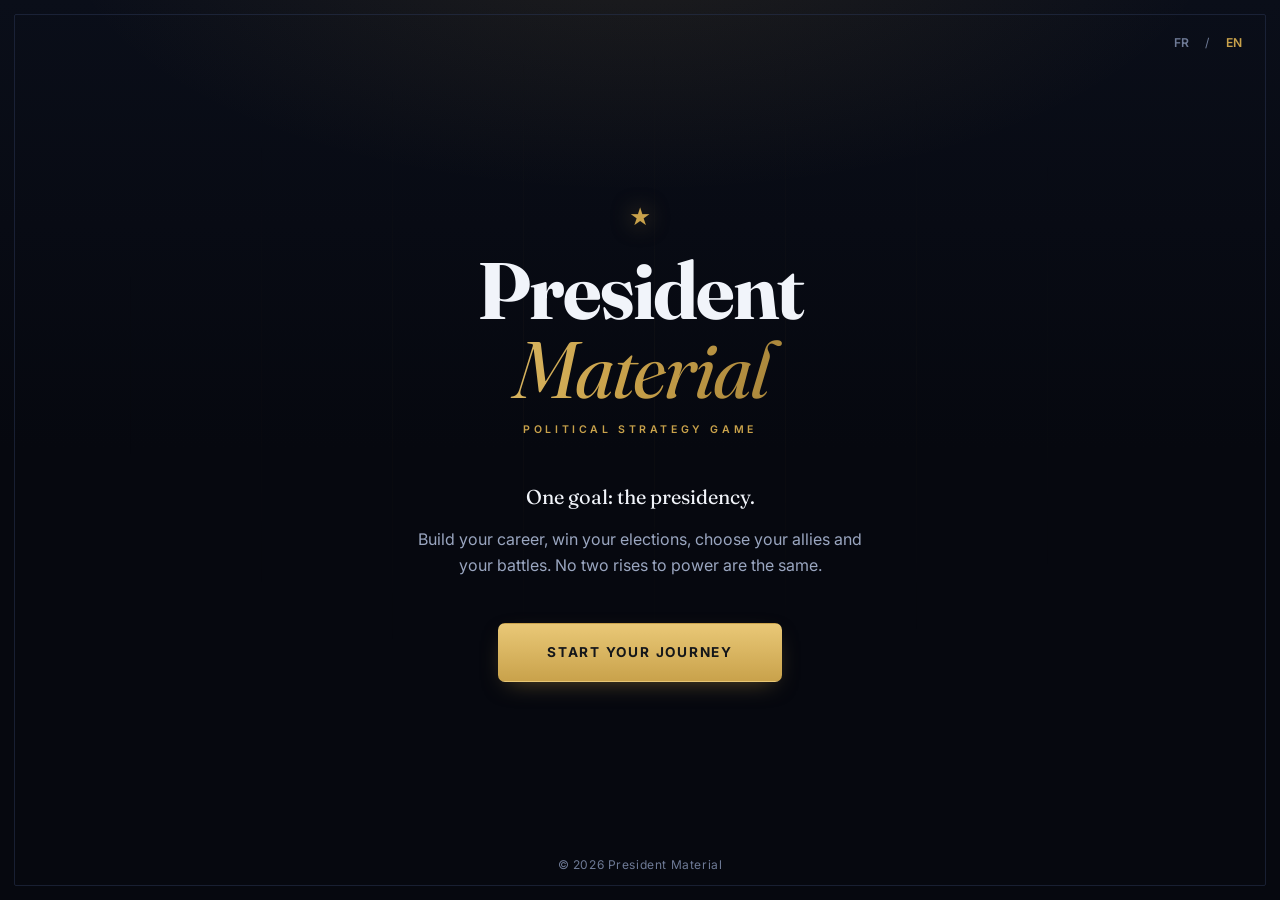
==== index.html @ 8aa8aabe "Rapport de force décisif, alliances et nouvelles fonctions Le poids du parti commande desormais la p" ====
<!DOCTYPE html>
<html lang="fr">
<head>
  <meta charset="UTF-8">
  <meta name="viewport" content="width=device-width, initial-scale=1.0">
  <title>President Material</title>
  <meta name="description" content="President Material est un jeu de stratégie politique qui se joue dans le navigateur.">
  <link rel="icon" href="data:image/svg+xml,%3Csvg xmlns='http://www.w3.org/2000/svg' viewBox='0 0 100 100'%3E%3Ctext x='50' y='78' font-size='80' text-anchor='middle' fill='%23c9a24b'%3E%E2%98%85%3C/text%3E%3C/svg%3E">
  <link rel="stylesheet" href="css/style.css">
</head>
<body class="page-landing" data-page-title="page_title_home">

  <nav class="lang-switch lang-switch-floating" aria-label="Language switch">
    <button type="button" class="lang-btn is-active" data-lang="fr">FR</button>
    <span class="lang-sep" aria-hidden="true">/</span>
    <button type="button" class="lang-btn" data-lang="en">EN</button>
  </nav>

  <main class="landing">
    <div class="landing-inner">

      <h1 class="brand">
        <span class="brand-star" aria-hidden="true">★</span>
        <span class="brand-name">President <em>Material</em></span>
      </h1>

      <p class="brand-sub" data-i18n="brand_sub">Jeu de stratégie politique</p>

      <div class="landing-desc">
        <p data-i18n="desc_1">
          Un objectif : la présidence de la République.
        </p>
        <p data-i18n="desc_2">
          Construisez votre carrière, gagnez vos élections, choisissez vos
          alliés et vos combats. Aucune ascension ne se ressemble.
        </p>
      </div>

      <a href="create.html" class="btn btn-primary btn-xl" data-i18n="cta_start">
        Commencez votre ascension
      </a>

    </div>
  </main>

  <footer class="landing-footer">
    <p data-i18n="footer_text">© 2026 President Material</p>
  </footer>

  <script src="js/script.js"></script>
</body>
</html>
---- css/style.css ----
/* ==========================================================================
   President Material
   Direction artistique : nuit institutionnelle et or, typographie éditoriale
   (Fraunces pour l'apparat, Inter pour l'exécution). Peu de cadres, beaucoup
   d'air : les sections sont posées sur la page, pas rangées dans des boîtes.
   ========================================================================== */

@import url("https://fonts.googleapis.com/css2?family=Fraunces:ital,opsz,wght@0,9..144,400;0,9..144,600;0,9..144,700;1,9..144,400&family=Inter:wght@400;500;600;700&display=swap");

:root {
  /* Fonds, du plus profond au plus proche */
  --bg: #06080f;
  --surface: #0b101d;
  --raised: #121a2c;

  /* Traits */
  --line: #1b2336;
  --line-2: #293450;

  /* Encres */
  --ink: #f1f4fa;
  --muted: #9aa6c0;
  --faint: #6e7a96;

  /* Accents */
  --gold: #c9a24b;
  --gold-2: #e9c877;
  --gold-dim: rgba(201, 162, 75, 0.35);
  --gold-ghost: rgba(201, 162, 75, 0.08);
  --blue: #6d8fd4;
  --green: #6ec08a;
  --amber: #cf9455;
  --red: #d16a72;

  /* Typographies */
  --font-display: "Fraunces", Georgia, "Times New Roman", serif;
  --font-body: "Inter", -apple-system, BlinkMacSystemFont, "Segoe UI", Roboto, sans-serif;

  --max-width: 1140px;
  --transition: 0.18s cubic-bezier(0.4, 0, 0.2, 1);
}

* { box-sizing: border-box; }

html { -webkit-text-size-adjust: 100%; }

body {
  margin: 0;
  min-height: 100dvh;
  background-color: var(--bg);
  color: var(--ink);
  font-family: var(--font-body);
  font-size: 16px;
  line-height: 1.6;
  -webkit-font-smoothing: antialiased;
  background-image:
    radial-gradient(ellipse 65% 42% at 50% -8%, rgba(201, 162, 75, 0.11), transparent 70%),
    linear-gradient(180deg, #0a0e19 0%, var(--bg) 50%);
  background-repeat: no-repeat;
  background-attachment: fixed;
}

.container {
  width: 100%;
  max-width: var(--max-width);
  margin: 0 auto;
  padding: 0 1.5rem;
}

::selection { background: var(--gold-dim); }

/* Focus clavier : un anneau doré, jamais supprimé. */
:focus-visible {
  outline: 2px solid var(--gold);
  outline-offset: 2px;
  border-radius: 4px;
}

/* ==========================================================================
   Boutons
   ========================================================================== */

.btn {
  display: inline-flex;
  align-items: center;
  justify-content: center;
  min-height: 48px;
  padding: 0.85rem 2rem;
  border: 1px solid transparent;
  border-radius: 7px;
  font-family: var(--font-body);
  font-size: 0.8rem;
  font-weight: 700;
  letter-spacing: 0.13em;
  text-transform: uppercase;
  text-decoration: none;
  cursor: pointer;
  transition: transform var(--transition), box-shadow var(--transition),
              filter var(--transition), border-color var(--transition);
}

.btn-primary {
  background: linear-gradient(180deg, var(--gold-2), var(--gold));
  color: #14161a;
  box-shadow: 0 8px 24px -10px rgba(201, 162, 75, 0.5);
}

.btn-primary:hover {
  transform: translateY(-1px);
  filter: brightness(1.06);
  box-shadow: 0 12px 30px -10px rgba(201, 162, 75, 0.65);
}

.btn-primary:active { transform: translateY(0); }

.btn-xl { padding: 1.1rem 3rem; font-size: 0.85rem; }

.btn-block { width: 100%; }

/* Bouton discret */
.ghost-btn {
  display: inline-flex;
  align-items: center;
  justify-content: center;
  gap: 0.5rem;
  min-height: 44px;
  width: 100%;
  padding: 0.5rem 1rem;
  background: none;
  border: 1px solid var(--line);
  border-radius: 7px;
  color: var(--muted);
  font: inherit;
  font-size: 0.8rem;
  font-weight: 500;
  cursor: pointer;
  transition: color var(--transition), border-color var(--transition);
}

.ghost-btn:hover { color: var(--gold); border-color: var(--gold-dim); }

/* ==========================================================================
   Switch de langue
   ========================================================================== */

.lang-switch {
  display: flex;
  align-items: center;
  gap: 0.1rem;
  font-size: 0.76rem;
  letter-spacing: 0.08em;
  justify-self: end;
}

.lang-switch-floating {
  position: absolute;
  top: 1.3rem;
  right: 1.5rem;
  z-index: 20;
}

.lang-sep { color: var(--faint); }

.lang-btn {
  min-width: 44px;
  min-height: 44px;
  background: none;
  border: none;
  color: var(--faint);
  cursor: pointer;
  font: inherit;
  font-weight: 600;
  border-radius: 6px;
  transition: color var(--transition);
}

.lang-btn:hover { color: var(--ink); }
.lang-btn.is-active { color: var(--gold); }

/* ==========================================================================
   Page d'accueil
   ========================================================================== */

.page-landing {
  display: flex;
  flex-direction: column;
  position: relative;
}

/* Cadre filet, comme une couverture de dossier officiel */
.page-landing::after {
  content: "";
  position: fixed;
  inset: 14px;
  border: 1px solid rgba(41, 52, 80, 0.55);
  border-radius: 2px;
  pointer-events: none;
  z-index: 10;
}

.landing {
  flex: 1;
  display: flex;
  align-items: center;
  justify-content: center;
  padding: clamp(4rem, 12vh, 7rem) 1.5rem clamp(2rem, 6vh, 3rem);
  position: relative;
  overflow: hidden;
}

/* Colonnes en filigrane */
.landing::before {
  content: "";
  position: absolute;
  inset: 0;
  background-image: repeating-linear-gradient(
    90deg,
    transparent 0 130px,
    rgba(201, 162, 75, 0.045) 130px 131px
  );
  mask-image: radial-gradient(ellipse 58% 52% at 50% 44%, #000, transparent 75%);
  -webkit-mask-image: radial-gradient(ellipse 58% 52% at 50% 44%, #000, transparent 75%);
  pointer-events: none;
}

.landing-inner {
  position: relative;
  text-align: center;
  max-width: 620px;
}

.brand { margin: 0 0 0.9rem; font-weight: 400; }

.brand-star {
  display: block;
  color: var(--gold);
  font-size: 1.35rem;
  line-height: 1;
  margin-bottom: 1.4rem;
  text-shadow: 0 0 22px rgba(201, 162, 75, 0.5);
}

.brand-name {
  display: block;
  font-family: var(--font-display);
  font-weight: 700;
  font-size: clamp(2.7rem, 8.5vw, 5rem);
  line-height: 0.98;
  letter-spacing: -0.025em;
}

.brand-name em {
  display: block;
  font-style: italic;
  font-weight: 400;
  background: linear-gradient(100deg, var(--gold-2), var(--gold) 45%, #977631);
  -webkit-background-clip: text;
  background-clip: text;
  color: transparent;
}

.brand-sub {
  font-size: 0.66rem;
  font-weight: 600;
  letter-spacing: 0.34em;
  text-transform: uppercase;
  color: var(--gold);
  margin: 0 0 2.6rem;
}

.landing-desc { margin-bottom: 2.8rem; }

.landing-desc p {
  color: var(--muted);
  font-size: 1rem;
  max-width: 480px;
  margin: 0 auto 0.9rem;
}

.landing-desc p:first-child {
  font-family: var(--font-display);
  font-size: 1.25rem;
  color: var(--ink);
}

.landing-desc p:last-child { margin-bottom: 0; }

.landing-footer {
  position: relative;
  text-align: center;
  padding: 1.6rem;
  color: var(--faint);
  font-size: 0.75rem;
  letter-spacing: 0.05em;
}

.landing-footer p { margin: 0; }

/* ==========================================================================
   Header des pages du flux
   ========================================================================== */

.site-header {
  position: sticky;
  top: 0;
  z-index: 50;
  border-bottom: 1px solid var(--line);
  background: rgba(6, 8, 15, 0.8);
  backdrop-filter: blur(14px);
  -webkit-backdrop-filter: blur(14px);
}

.header-inner {
  display: grid;
  grid-template-columns: 1fr auto 1fr;
  align-items: center;
  min-height: 60px;
  gap: 1rem;
}

.logo {
  display: inline-flex;
  align-items: center;
  gap: 0.55rem;
  text-decoration: none;
  color: var(--ink);
  justify-self: start;
}

.logo-star { color: var(--gold); font-size: 0.9rem; line-height: 1; }

.logo-text {
  font-family: var(--font-display);
  font-weight: 600;
  font-size: 1rem;
  white-space: nowrap;
}

/* Fil des étapes, au centre du header */
.steps {
  display: flex;
  gap: 1.6rem;
  list-style: none;
  margin: 0;
  padding: 0;
}

.step {
  display: inline-flex;
  align-items: center;
  gap: 0.5rem;
  font-size: 0.68rem;
  font-weight: 600;
  letter-spacing: 0.14em;
  text-transform: uppercase;
  color: var(--faint);
}

.step-num {
  display: inline-flex;
  align-items: center;
  justify-content: center;
  width: 1.55rem;
  height: 1.55rem;
  border: 1px solid var(--line-2);
  border-radius: 50%;
  font-size: 0.66rem;
  font-variant-numeric: tabular-nums;
}

.step.is-current { color: var(--gold); }

.step.is-current .step-num {
  border-color: var(--gold);
  background: var(--gold);
  color: #14161a;
  font-weight: 700;
}

.step.is-done { color: var(--muted); }
.step.is-done .step-num { border-color: var(--gold-dim); color: var(--gold); }

/* ==========================================================================
   Tête de page et mise en page à deux colonnes
   ========================================================================== */

.page-main { padding: clamp(2.2rem, 5vw, 3.6rem) 0 clamp(3rem, 7vw, 5rem); }

.page-head {
  text-align: center;
  max-width: 640px;
  margin: 0 auto clamp(2.4rem, 5vw, 3.6rem);
}

.eyebrow {
  font-size: 0.68rem;
  font-weight: 600;
  letter-spacing: 0.22em;
  text-transform: uppercase;
  color: var(--gold);
  margin: 0 0 0.8rem;
}

.page-title {
  font-family: var(--font-display);
  font-weight: 600;
  font-size: clamp(1.9rem, 5vw, 2.7rem);
  line-height: 1.12;
  letter-spacing: -0.02em;
  margin: 0 0 0.9rem;
}

.page-sub {
  color: var(--muted);
  font-size: 0.95rem;
  margin: 0;
}

.page-layout {
  display: grid;
  grid-template-columns: minmax(0, 1fr) 330px;
  gap: clamp(2rem, 4vw, 3.2rem);
  align-items: start;
}

.form-col { margin: 0; }

/* ==========================================================================
   Sections du formulaire — pas de boîtes, des chapitres
   ========================================================================== */

.form-section { margin-bottom: clamp(2.4rem, 5vw, 3.2rem); }

.section-head {
  display: flex;
  align-items: baseline;
  gap: 0.9rem;
  margin-bottom: 1.3rem;
}

/* Numéro fantôme, en creux */
.section-index {
  font-family: var(--font-display);
  font-weight: 600;
  font-size: 2.1rem;
  line-height: 1;
  color: transparent;
  -webkit-text-stroke: 1px var(--line-2);
  user-select: none;
}

@supports not (-webkit-text-stroke: 1px black) {
  .section-index { color: var(--line-2); }
}

.section-title {
  font-size: 0.78rem;
  font-weight: 700;
  letter-spacing: 0.2em;
  text-transform: uppercase;
  color: var(--ink);
  margin: 0;
}

.section-head::after {
  content: "";
  flex: 1;
  height: 1px;
  background: linear-gradient(90deg, var(--line), transparent);
}

.micro-label {
  display: block;
  font-size: 0.66rem;
  font-weight: 600;
  letter-spacing: 0.16em;
  text-transform: uppercase;
  color: var(--faint);
  margin: 0 0 0.55rem;
}

/* ---------- Identité ---------- */

.identity-grid {
  display: grid;
  grid-template-columns: minmax(0, 1.25fr) minmax(0, 1fr);
  gap: 1.6rem;
  align-items: start;
}

.input-row { display: flex; gap: 0.5rem; }

.input-row .text-input { flex: 1; min-width: 0; }

.text-input {
  width: 100%;
  min-height: 48px;
  padding: 0.7rem 1rem;
  background: var(--surface);
  border: 1px solid var(--line);
  border-radius: 7px;
  color: var(--ink);
  font: inherit;
  font-size: 0.95rem;
  transition: border-color var(--transition), box-shadow var(--transition);
}

.text-input::placeholder { color: var(--faint); }

.text-input:focus {
  outline: none;
  border-color: var(--gold-dim);
  box-shadow: 0 0 0 3px var(--gold-ghost);
}

.icon-btn {
  flex: none;
  width: 48px;
  min-height: 48px;
  display: inline-flex;
  align-items: center;
  justify-content: center;
  background: var(--surface);
  border: 1px solid var(--line);
  border-radius: 7px;
  color: var(--muted);
  cursor: pointer;
  transition: border-color var(--transition), color var(--transition);
}

.icon-btn:hover { border-color: var(--gold-dim); color: var(--gold); }

.icon-btn.is-rolling svg { animation: roll 0.45s cubic-bezier(0.4, 0, 0.2, 1); }

@keyframes roll {
  from { transform: rotate(0deg) scale(1); }
  50%  { transform: rotate(180deg) scale(0.82); }
  to   { transform: rotate(360deg) scale(1); }
}

/* Pastilles (sexe) */
.choice-row { display: flex; flex-wrap: wrap; gap: 0.5rem; }

.choice-pill input { position: absolute; opacity: 0; pointer-events: none; }

.choice-pill span {
  display: inline-flex;
  align-items: center;
  min-height: 44px;
  padding: 0.5rem 1.2rem;
  border: 1px solid var(--line);
  border-radius: 999px;
  background: var(--surface);
  font: inherit;
  font-size: 0.88rem;
  font-weight: 500;
  color: var(--muted);
  cursor: pointer;
  transition: border-color var(--transition), color var(--transition),
              background-color var(--transition);
}

.choice-pill span:hover { border-color: var(--gold-dim); color: var(--ink); }

.choice-pill input:checked + span {
  border-color: var(--gold);
  background: var(--gold-ghost);
  color: var(--gold-2);
}

.choice-pill input:focus-visible + span {
  outline: 2px solid var(--gold);
  outline-offset: 2px;
}

/* ---------- Tuiles de choix ---------- */

.tile-grid {
  display: grid;
  grid-template-columns: repeat(auto-fill, minmax(158px, 1fr));
  gap: 0.6rem;
}

.tile { position: relative; }

.tile input { position: absolute; opacity: 0; pointer-events: none; }

.tile-face {
  display: flex;
  align-items: center;
  justify-content: center;
  text-align: center;
  min-height: 54px;
  padding: 0.65rem 0.9rem;
  border: 1px solid var(--line);
  border-radius: 8px;
  background: var(--surface);
  color: var(--muted);
  font-size: 0.88rem;
  font-weight: 500;
  line-height: 1.3;
  cursor: pointer;
  user-select: none;
  transition: border-color var(--transition), color var(--transition),
              background-color var(--transition), transform var(--transition);
}

.tile-face:hover {
  border-color: var(--line-2);
  color: var(--ink);
  transform: translateY(-1px);
}

.tile input:checked + .tile-face {
  border-color: var(--gold);
  background: var(--gold-ghost);
  color: var(--gold-2);
  font-weight: 600;
}

.tile input:focus-visible + .tile-face {
  outline: 2px solid var(--gold);
  outline-offset: 2px;
}

/* Panneau de description : une seule zone de texte par section */
.pick-desc {
  min-height: 2.9em;
  margin: 1rem 2px 0;
  padding-left: 0.95rem;
  border-left: 2px solid var(--gold-dim);
  color: var(--muted);
  font-size: 0.9rem;
  line-height: 1.6;
}

/* ==========================================================================
   Partis
   ========================================================================== */

.party-grid {
  display: grid;
  grid-template-columns: repeat(auto-fill, minmax(252px, 1fr));
  gap: 0.6rem;
}

.party-row { position: relative; }

.party-row input { position: absolute; opacity: 0; pointer-events: none; }

.party-face {
  display: block;
  padding: 0.8rem 0.95rem 0.9rem;
  border: 1px solid var(--line);
  border-radius: 9px;
  background: var(--surface);
  cursor: pointer;
  transition: border-color var(--transition), background-color var(--transition),
              transform var(--transition);
}

.party-face:hover { border-color: var(--line-2); transform: translateY(-1px); }

.party-row input:checked + .party-face {
  border-color: var(--gold);
  background: var(--gold-ghost);
  box-shadow: inset 3px 0 0 var(--gold);
}

.party-row input:focus-visible + .party-face {
  outline: 2px solid var(--gold);
  outline-offset: 2px;
}

.party-top {
  display: flex;
  align-items: center;
  justify-content: space-between;
  gap: 0.6rem;
  margin-bottom: 0.7rem;
}

.party-name {
  font-size: 0.9rem;
  font-weight: 600;
  color: var(--ink);
  line-height: 1.25;
}

.party-row input:checked + .party-face .party-name { color: var(--gold-2); }

.party-badges {
  display: inline-flex;
  align-items: center;
  gap: 0.55rem;
  flex: none;
}

/* Pastille de compatibilité (dépend du personnage) */
.fit-badge {
  font-size: 0.58rem;
  font-weight: 700;
  letter-spacing: 0.07em;
  text-transform: uppercase;
  padding: 0.28rem 0.55rem;
  border-radius: 999px;
  border: 1px solid currentColor;
  white-space: nowrap;
}

.fit-natural  { color: var(--green); }
.fit-credible { color: var(--gold); }
.fit-uphill   { color: var(--amber); }
.fit-hostile  { color: var(--red); }

/* Points de difficulté (propriété du parti) */
.diff-dots { display: inline-flex; gap: 3px; align-items: center; }

.diff-dot {
  width: 5px;
  height: 5px;
  border-radius: 50%;
  background: var(--line-2);
}

.diff-dot.on { background: currentColor; }

.diff-1 { color: var(--green); }
.diff-2 { color: #9db96f; }
.diff-3 { color: var(--gold); }
.diff-4 { color: var(--amber); }
.diff-5 { color: var(--red); }

/* Positionnement : une étiquette par position tenue. Un axe sans position
   n'apparaît pas, et c'est l'absence qui porte l'information. Les jauges
   précises restent dans la fiche de droite. */
.party-tags {
  display: flex;
  flex-wrap: wrap;
  gap: 0.35rem;
  padding-top: 0.8rem;
  border-top: 1px solid var(--line);
}

.tag {
  display: inline-flex;
  align-items: center;
  gap: 0.34rem;
  padding: 0.26rem 0.6rem 0.26rem 0.45rem;
  border: 1px solid var(--line);
  border-radius: 999px;
  background: rgba(255, 255, 255, 0.025);
  font-size: 0.62rem;
  font-weight: 600;
  letter-spacing: 0.03em;
  color: var(--muted);
  white-space: nowrap;
}

.tag svg { flex: none; opacity: 0.8; }

.party-row input:checked + .party-face .tag {
  border-color: var(--gold-dim);
  background: var(--gold-ghost);
  color: var(--gold-2);
}

.party-row input:checked + .party-face .tag svg { opacity: 1; }

/* Difficulté, sur sa propre ligne */
.party-diff {
  display: flex;
  align-items: center;
  gap: 0.45rem;
  margin-bottom: 0.75rem;
}

.party-diff-label {
  font-size: 0.6rem;
  font-weight: 600;
  letter-spacing: 0.1em;
  text-transform: uppercase;
  color: var(--faint);
}

.axis-track {
  position: relative;
  display: block;
  height: 3px;
  border-radius: 2px;
  background: linear-gradient(90deg, rgba(109, 143, 212, 0.4), var(--line-2), rgba(201, 162, 75, 0.4));
}

.axis-track::before {
  content: "";
  position: absolute;
  left: 50%;
  top: -2px;
  bottom: -2px;
  width: 1px;
  background: var(--line-2);
}

.axis-dot {
  position: absolute;
  top: 50%;
  width: 7px;
  height: 7px;
  margin-left: -3.5px;
  border-radius: 50%;
  background: var(--ink);
  transform: translateY(-50%);
  box-shadow: 0 0 0 2px var(--bg);
}

.back-link {
  margin: 0.6rem 0 0;
  font-size: 0.84rem;
}

.back-link a {
  color: var(--faint);
  text-decoration: none;
  border-bottom: 1px solid transparent;
  transition: color var(--transition), border-color var(--transition);
}

.back-link a:hover { color: var(--gold); border-bottom-color: var(--gold-dim); }

/* ==========================================================================
   Fiche du candidat
   ========================================================================== */

.sheet { position: sticky; top: 84px; }

.sheet-inner {
  position: relative;
  border: 1px solid var(--line-2);
  border-radius: 14px;
  background: linear-gradient(180deg, #151d31, #0c1220);
  overflow: hidden;
}

/* Filet doré en tête de fiche */
.sheet-inner::before {
  content: "";
  position: absolute;
  top: 0;
  left: 0;
  right: 0;
  height: 2px;
  background: linear-gradient(90deg, transparent, var(--gold), transparent);
  opacity: 0.6;
}

.sheet-head {
  text-align: center;
  padding: 1.7rem 1.4rem 1.3rem;
  border-bottom: 1px solid var(--line);
  background: radial-gradient(ellipse 85% 70% at 50% 0%, rgba(201, 162, 75, 0.1), transparent 70%);
}

.sheet-star {
  display: block;
  color: var(--gold);
  font-size: 1.05rem;
  line-height: 1;
  margin-bottom: 0.7rem;
  text-shadow: 0 0 16px rgba(201, 162, 75, 0.45);
}

.sheet-label {
  font-size: 0.62rem;
  font-weight: 600;
  letter-spacing: 0.22em;
  text-transform: uppercase;
  color: var(--faint);
  margin: 0 0 0.4rem;
}

.sheet-name {
  font-family: var(--font-display);
  font-size: 1.35rem;
  font-weight: 600;
  margin: 0 0 0.3rem;
  line-height: 1.2;
  word-break: break-word;
}

.sheet-meta {
  font-size: 0.76rem;
  color: var(--muted);
  margin: 0;
  line-height: 1.5;
}

.sheet-stats { padding: 1.3rem 1.4rem; }

.sheet-group-title {
  font-size: 0.62rem;
  font-weight: 700;
  letter-spacing: 0.2em;
  text-transform: uppercase;
  color: var(--gold);
  margin: 0 0 0.8rem;
}

.sheet-group-title-ext { color: var(--blue); margin-top: 1.4rem; }
.sheet-group-title-party { color: var(--muted); }

.stat-rows { display: grid; gap: 0.6rem; }

.stat-row {
  display: grid;
  grid-template-columns: 5.4rem 1fr 1.5rem;
  align-items: center;
  gap: 0.7rem;
}

.stat-row-name { font-size: 0.78rem; color: var(--muted); }

.stat-bar {
  height: 5px;
  border-radius: 3px;
  background: var(--bg);
  border: 1px solid var(--line);
  overflow: hidden;
}

.stat-bar-fill {
  display: block;
  height: 100%;
  width: 0%;
  border-radius: 3px;
  background: linear-gradient(90deg, var(--gold-dim), var(--gold));
  transition: width 0.45s cubic-bezier(0.4, 0, 0.2, 1);
}

[data-stat-scope="external"] .stat-bar-fill {
  background: linear-gradient(90deg, rgba(109, 143, 212, 0.45), var(--blue));
}

.stat-row-value {
  font-size: 0.8rem;
  font-weight: 600;
  font-variant-numeric: tabular-nums;
  text-align: right;
}

/* Fortune : un solde, pas une jauge */
.sheet-money {
  display: flex;
  flex-wrap: wrap;
  align-items: baseline;
  justify-content: space-between;
  gap: 0.2rem 1rem;
  margin-top: 1.4rem;
  padding-top: 1.1rem;
  border-top: 1px solid var(--line);
}

.sheet-money-label {
  font-size: 0.62rem;
  font-weight: 700;
  letter-spacing: 0.2em;
  text-transform: uppercase;
  color: var(--gold);
}

.sheet-money-value {
  font-family: var(--font-display);
  font-size: 1.25rem;
  font-weight: 600;
  line-height: 1.1;
  color: var(--gold-2);
  font-variant-numeric: tabular-nums;
  white-space: nowrap;
}

/* Parti sélectionné dans la fiche */
.sheet-party {
  margin-top: 1.4rem;
  padding-top: 1.1rem;
  border-top: 1px solid var(--line);
}

.sheet-party-name {
  font-family: var(--font-display);
  font-size: 1rem;
  font-weight: 600;
  margin: 0 0 0.9rem;
}

.sheet-axes { display: grid; gap: 0.75rem; }

.sheet-axis-labels {
  display: flex;
  justify-content: space-between;
  gap: 0.5rem;
  font-size: 0.58rem;
  letter-spacing: 0.05em;
  text-transform: uppercase;
  color: var(--faint);
  margin-bottom: 0.3rem;
}

.sheet-diff {
  display: flex;
  align-items: center;
  justify-content: center;
  gap: 0.5rem;
  margin: 1rem 0 0;
  font-size: 0.66rem;
  font-weight: 700;
  letter-spacing: 0.1em;
  text-transform: uppercase;
  padding: 0.5rem;
  border: 1px solid var(--line-2);
  border-radius: 7px;
  color: var(--muted);
}

.sheet-diff .diff-dots { position: relative; top: -1px; }

.sheet-fit {
  margin: 0.5rem 0 0;
  font-size: 0.66rem;
  font-weight: 700;
  letter-spacing: 0.1em;
  text-transform: uppercase;
  text-align: center;
  padding: 0.5rem;
  border: 1px solid currentColor;
  border-radius: 7px;
}

.sheet-actions { padding: 0 1.4rem 1.4rem; }

/* ==========================================================================
   Responsive
   ========================================================================== */

@media (max-width: 960px) {
  .page-layout { grid-template-columns: 1fr; }
  .sheet { position: static; }
  .identity-grid { grid-template-columns: 1fr; gap: 1.2rem; }
}

@media (max-width: 620px) {
  .step-label { display: none; }
  .steps { gap: 0.8rem; }

  .tile-grid { grid-template-columns: repeat(2, minmax(0, 1fr)); }

  .party-grid { grid-template-columns: 1fr; }

  .pick-desc { min-height: 4.4em; }

  .btn-xl { width: 100%; }

  .page-landing::after { inset: 8px; }
}


/* ==========================================================================
   Page de jeu (game.html)
   ========================================================================== */

/* La fiche passe à gauche, la carte d'événement à droite. Dans le DOM la
   fiche vient en premier ; sur mobile la carte remonte au-dessus. */
.game-layout { grid-template-columns: 340px minmax(0, 1fr); }

.game-sheet { order: 0; }
.game-col { order: 1; }

.sheet-position { color: var(--gold-2); font-weight: 600; }

/* Le monde autour : échéance, Élysée, rivaux */
.sheet-world {
  margin-top: 1.4rem;
  padding-top: 1.1rem;
  border-top: 1px solid var(--line);
}

.world-row {
  display: flex;
  align-items: baseline;
  justify-content: space-between;
  gap: 0.8rem;
  margin: 0 0 0.55rem;
}

.world-label {
  font-size: 0.62rem;
  font-weight: 700;
  letter-spacing: 0.14em;
  text-transform: uppercase;
  color: var(--faint);
  white-space: nowrap;
}

.world-value {
  font-size: 0.78rem;
  color: var(--ink);
  text-align: right;
}

/* ---------- Le panneau à onglets sous la carte ---------- */

.side-panel {
  margin-top: 1.4rem;
  border: 1px solid var(--line);
  border-radius: 12px;
  background: var(--surface);
  overflow: hidden;
}

.panel-title {
  margin: 0;
  padding: 0.75rem 1.1rem;
  border-bottom: 1px solid var(--line);
  font-size: 0.63rem;
  font-weight: 700;
  letter-spacing: 0.18em;
  text-transform: uppercase;
  color: var(--gold-2);
}

/* Le journal compte moins : il ferme la colonne, en gris. */
.side-panel-quiet .panel-title { color: var(--faint); }

.panel-pane { padding: 1rem 1.1rem; }


/* ---------- Budget, en bas de la fiche ---------- */

.sheet-budget { margin-top: 1.4rem; }

/* La colonne est étroite : tout y est plus resserré qu'ailleurs. */
.sheet-budget .budget-line { font-size: 0.7rem; }
.sheet-budget .budget-title { font-size: 0.56rem; letter-spacing: 0.16em; }
.sheet-budget .budget-total { font-size: 0.78rem; }
.sheet-budget .budget-next { font-size: 0.58rem; line-height: 1.4; }
.sheet-budget .budget-level-name { font-size: 0.66rem; }

.budget-title {
  font-size: 0.6rem;
  font-weight: 700;
  letter-spacing: 0.2em;
  text-transform: uppercase;
  color: var(--faint);
  margin: 0.9rem 0 0.4rem;
}

.budget-title:first-child { margin-top: 0; }

.budget-line {
  display: flex;
  align-items: baseline;
  justify-content: space-between;
  gap: 0.8rem;
  padding: 0.16rem 0;
  font-size: 0.76rem;
  color: var(--muted);
  font-variant-numeric: tabular-nums;
}

.budget-line span:last-child { color: var(--ink); white-space: nowrap; }

/* Le solde : la ligne qu'on regarde en premier. */
.budget-total {
  margin-top: 0.7rem;
  padding-top: 0.6rem;
  border-top: 1px solid var(--line);
  font-size: 0.85rem;
  font-weight: 600;
  color: var(--ink);
}

.budget-total span:last-child { color: var(--green); }
.budget-total.is-negative span:last-child { color: var(--red); }

.budget-post {
  padding: 0.35rem 0;
  border-bottom: 1px solid var(--line);
}

.budget-post:last-of-type { border-bottom: 0; }

.budget-level {
  display: grid;
  grid-template-columns: 28px 1fr 28px;
  align-items: center;
  gap: 0.5rem;
  margin-top: 0.15rem;
}

.budget-level-name {
  font-size: 0.7rem;
  color: var(--ink);
  text-align: center;
}

.budget-level-fx {
  display: block;
  font-size: 0.62rem;
  color: var(--faint);
}

.budget-next {
  margin: 0.25rem 0 0;
  font-size: 0.62rem;
  color: var(--faint);
  text-align: center;
}

/* Deux boutons carrés, assez grands pour le doigt. */
.budget-btn {
  min-width: 28px;
  min-height: 28px;
  border: 1px solid var(--line-2);
  border-radius: 6px;
  background: var(--bg);
  color: var(--ink);
  font: inherit;
  font-size: 0.9rem;
  line-height: 1;
  cursor: pointer;
  transition: border-color var(--transition), color var(--transition);
}

.budget-btn:hover:not(:disabled) { border-color: var(--gold-dim); color: var(--gold-2); }
.budget-btn:disabled { opacity: 0.3; cursor: default; }

/* Le solde annuel sous la fortune, sur la fiche */
.sheet-money-balance {
  display: block;
  width: 100%;
  text-align: right;
  font-size: 0.68rem;
  color: var(--green);
  font-variant-numeric: tabular-nums;
}

.sheet-money-balance.is-negative { color: var(--red); }


/* ---------- Rapport de force entre les partis ---------- */

.force-row { padding: 0.55rem 0; border-bottom: 1px solid var(--line); }
.force-row:last-child { border-bottom: 0; }

.force-head {
  display: flex;
  align-items: baseline;
  justify-content: space-between;
  gap: 0.8rem;
}

.force-party { font-size: 0.78rem; font-weight: 600; color: var(--ink); }

/* Le camp du joueur se repère d'un coup d'œil. */
.force-row.is-mine .force-party { color: var(--gold-2); }

.force-tag {
  margin-left: 0.35rem;
  padding: 0.05rem 0.4rem;
  border: 1px solid var(--line-2);
  border-radius: 999px;
  font-size: 0.55rem;
  font-weight: 700;
  letter-spacing: 0.12em;
  text-transform: uppercase;
  color: var(--muted);
  vertical-align: middle;
}

.force-share {
  font-size: 0.78rem;
  font-weight: 600;
  color: var(--muted);
  font-variant-numeric: tabular-nums;
  white-space: nowrap;
}

/* Un parti allié se repère au même endroit que le camp au pouvoir. */
.force-tag.is-ally { color: var(--gold-2); border-color: var(--gold-2); }

/* Qui monte, qui descend depuis le tour précédent. */
.force-trend {
  margin-right: 0.4rem;
  font-size: 0.6rem;
  font-weight: 600;
  letter-spacing: 0.02em;
}

.force-trend.is-up { color: var(--green); }
.force-trend.is-down { color: var(--red); }

.force-track {
  display: block;
  height: 5px;
  margin: 0.35rem 0 0.4rem;
  border-radius: 3px;
  background: var(--bg);
  border: 1px solid var(--line);
  overflow: hidden;
}

.force-fill {
  display: block;
  height: 100%;
  background: linear-gradient(90deg, var(--blue), var(--gold));
}

.force-row.is-mine .force-fill { background: linear-gradient(90deg, var(--gold), var(--gold-2)); }

.force-person {
  display: grid;
  grid-template-columns: 1fr auto 2rem;
  align-items: baseline;
  gap: 0.6rem;
  padding: 0.12rem 0;
  font-size: 0.7rem;
  color: var(--muted);
}

.force-person.is-player .force-name { color: var(--gold-2); font-weight: 600; }
.force-person.is-leader .force-name { font-weight: 600; }
.force-name { color: var(--ink); }

.force-role {
  color: var(--faint);
  font-size: 0.63rem;
  white-space: nowrap;
}

.force-pop { text-align: right; font-variant-numeric: tabular-nums; }


/* Les deux jauges de carrière, en tête de fiche pendant la partie */
.gauges {
  display: grid;
  gap: 0.85rem;
  padding-bottom: 1.2rem;
  margin-bottom: 1.3rem;
  border-bottom: 1px solid var(--line);
}

.gauge-head {
  display: flex;
  align-items: baseline;
  justify-content: space-between;
  gap: 0.6rem;
  margin-bottom: 0.35rem;
}

.gauge-label {
  font-size: 0.64rem;
  font-weight: 700;
  letter-spacing: 0.16em;
  text-transform: uppercase;
  color: var(--muted);
}

.gauge-value {
  font-family: var(--font-display);
  font-size: 1.15rem;
  font-weight: 600;
  line-height: 1;
  color: var(--ink);
  font-variant-numeric: tabular-nums;
}

.gauge-track {
  display: block;
  height: 7px;
  border-radius: 4px;
  background: var(--bg);
  border: 1px solid var(--line);
  overflow: hidden;
}

.gauge-fill {
  display: block;
  height: 100%;
  width: 0%;
  border-radius: 4px;
  transition: width 0.5s cubic-bezier(0.4, 0, 0.2, 1);
}

/* Le pays en or, l'appareil en bleu : les deux camps à convaincre. */
.gauge-fill-pop { background: linear-gradient(90deg, var(--gold-dim), var(--gold-2)); }
.gauge-fill-standing { background: linear-gradient(90deg, rgba(109, 143, 212, 0.5), var(--blue)); }

/* ---------- Carte d'événement ---------- */

.event-card {
  border: 1px solid var(--line-2);
  border-radius: 14px;
  background: linear-gradient(180deg, #131a2d, #0c1120);
  padding: 1.7rem 1.8rem 1.6rem;
  position: relative;
  overflow: hidden;
}

.event-card::before {
  content: "";
  position: absolute;
  top: 0;
  left: 0;
  right: 0;
  height: 2px;
  background: linear-gradient(90deg, transparent, var(--gold), transparent);
  opacity: 0.45;
}

.event-card-election::before { opacity: 0.9; }

.event-tag {
  font-size: 0.66rem;
  font-weight: 700;
  letter-spacing: 0.18em;
  text-transform: uppercase;
  color: var(--gold);
  text-align: center;
  margin: 0 0 1.2rem;
}

.event-text {
  font-size: 1.02rem;
  line-height: 1.65;
  color: var(--ink);
  margin: 0 0 1.5rem;
}

.event-result { color: var(--muted); font-style: italic; }

.event-choices { display: grid; gap: 0.6rem; }

.event-choice {
  display: block;
  width: 100%;
  min-height: 52px;
  padding: 0.85rem 1.4rem;
  border: 1px solid var(--line-2);
  border-radius: 9px;
  background: rgba(255, 255, 255, 0.02);
  color: var(--ink);
  font: inherit;
  font-size: 0.92rem;
  font-weight: 600;
  text-align: center;
  cursor: pointer;
  transition: border-color var(--transition), background-color var(--transition),
              transform var(--transition);
}

.event-choice:hover {
  border-color: var(--gold-dim);
  background: var(--gold-ghost);
  transform: translateY(-1px);
}

.event-continue {
  border-color: var(--gold);
  color: var(--gold-2);
}

.choice-label { display: block; }

/* Sous le libellé : ce qui ouvre l'option, et l'avertissement quand le jet
   est très mal engagé. Deux informations de nature différente, deux couleurs. */
.choice-notes {
  display: flex;
  flex-wrap: wrap;
  align-items: center;
  justify-content: center;
  gap: 0.4rem;
  margin-top: 0.3rem;
}

.choice-why {
  font-size: 0.64rem;
  font-weight: 500;
  letter-spacing: 0.02em;
  color: var(--gold);
  opacity: 0.85;
}

.choice-risky {
  padding: 0.06rem 0.45rem;
  border: 1px solid rgba(209, 106, 114, 0.4);
  border-radius: 999px;
  font-size: 0.6rem;
  font-weight: 700;
  letter-spacing: 0.12em;
  text-transform: uppercase;
  color: var(--red);
}

.event-choice.is-risky:hover { border-color: rgba(209, 106, 114, 0.45); }


/* ---------- Conséquences annoncées et constatées ---------- */

/* Rien n'est annoncé avant le choix : ces pastilles ne s'affichent qu'une
   fois la décision prise, sous le texte de résultat. */
.fx-line {
  display: flex;
  flex-wrap: wrap;
  align-items: center;
  justify-content: center;
  gap: 0.3rem;
}

.fx {
  display: inline-flex;
  align-items: center;
  padding: 0.14rem 0.5rem;
  border: 1px solid var(--line-2);
  border-radius: 999px;
  background: var(--bg);
  font-size: 0.68rem;
  font-weight: 600;
  letter-spacing: 0.01em;
  white-space: nowrap;
}

.fx-up { color: var(--green); border-color: rgba(110, 192, 138, 0.32); }
.fx-down { color: var(--red); border-color: rgba(209, 106, 114, 0.32); }
.fx-trait { border-style: dashed; cursor: help; }

.event-changes {
  display: flex;
  justify-content: center;
  margin: -0.4rem 0 1.1rem;
}


/* ---------- Traits sur la fiche ---------- */

.sheet-traits { margin-top: 1.2rem; }

#trait-rows { display: grid; gap: 0.45rem; }

/* Un trait dit son nom et ce qu'il change, sans survol : c'est une pièce du
   personnage, pas une décoration. */
.trait-row {
  border-left: 2px solid var(--line-2);
  padding-left: 0.6rem;
}

.trait-row.trait-asset { border-left-color: var(--green); }
.trait-row.trait-mark { border-left-color: var(--red); }

.trait-name {
  display: block;
  font-size: 0.78rem;
  font-weight: 600;
  color: var(--ink);
}

.trait-fx {
  display: block;
  font-size: 0.68rem;
  color: var(--muted);
  font-variant-numeric: tabular-nums;
}

.trait-empty {
  margin: 0;
  font-size: 0.72rem;
  color: var(--faint);
}

/* ---------- Campagne présidentielle ---------- */

.event-card-campaign::before { opacity: 1; height: 3px; }

.event-sub-tag {
  font-size: 0.62rem;
  font-weight: 700;
  letter-spacing: 0.18em;
  text-transform: uppercase;
  color: var(--faint);
  margin: 0 0 0.8rem;
}

/* Le sondage : l'information centrale pendant la campagne */
.poll {
  border: 1px solid var(--line);
  border-radius: 10px;
  background: rgba(255, 255, 255, 0.02);
  padding: 1rem 1.1rem 0.9rem;
  margin: 0 0 1.4rem;
}

.poll-title {
  font-size: 0.6rem;
  font-weight: 700;
  letter-spacing: 0.2em;
  text-transform: uppercase;
  color: var(--faint);
  margin: 0 0 0.7rem;
}

.poll-row {
  display: grid;
  grid-template-columns: minmax(0, 8.5rem) 1fr 2.4rem;
  align-items: center;
  gap: 0.7rem;
  margin-bottom: 0.4rem;
}

.poll-name {
  font-size: 0.75rem;
  color: var(--muted);
  white-space: nowrap;
  overflow: hidden;
  text-overflow: ellipsis;
}

.poll-track {
  height: 6px;
  border-radius: 3px;
  background: var(--bg);
  border: 1px solid var(--line);
  overflow: hidden;
}

.poll-fill {
  display: block;
  height: 100%;
  border-radius: 3px;
  background: var(--line-2);
  transition: width 0.5s cubic-bezier(0.4, 0, 0.2, 1);
}

.poll-share {
  font-size: 0.78rem;
  font-variant-numeric: tabular-nums;
  text-align: right;
  color: var(--muted);
}

/* Le joueur ressort en or */
.poll-row.is-player .poll-name { color: var(--gold-2); font-weight: 600; }
.poll-row.is-player .poll-share { color: var(--gold-2); font-weight: 700; }
.poll-row.is-player .poll-fill {
  background: linear-gradient(90deg, var(--gold-dim), var(--gold-2));
}

@media (max-width: 560px) {
  .poll-row { grid-template-columns: minmax(0, 6.5rem) 1fr 2.2rem; }
}


/* Choix débloqué par la situation : un liseré doré et un losange. Le
   joueur doit voir que cette option lui est ouverte parce qu'il est ce
   qu'il est — son parcours, son argent, son caractère. */
.event-choice.is-unlocked {
  border-color: var(--gold-dim);
  background: var(--gold-ghost);
  color: var(--gold-2);
}

.event-choice.is-unlocked:hover { border-color: var(--gold); }

.choice-key {
  display: inline-block;
  margin-right: 0.5rem;
  font-size: 0.62rem;
  vertical-align: middle;
  opacity: 0.85;
}


/* L'épuisement ferme des portes : on le dit sous les choix restants. */
.fatigue-note {
  margin: 0.5rem 0 0;
  font-size: 0.78rem;
  font-style: italic;
  color: var(--faint);
  text-align: center;
}

/* ---------- Journal ---------- */

.journal { margin-top: 1.6rem; }

.journal-title {
  font-size: 0.62rem;
  font-weight: 700;
  letter-spacing: 0.2em;
  text-transform: uppercase;
  color: var(--faint);
  margin: 0 0 0.6rem;
}

.journal-line {
  display: flex;
  gap: 0.7rem;
  align-items: baseline;
  font-size: 0.8rem;
  color: var(--faint);
  margin: 0 0 0.35rem;
  padding-left: 0.8rem;
  border-left: 1px solid var(--line);
}

.journal-line:first-of-type { color: var(--muted); }

.journal-turn {
  flex: none;
  font-size: 0.62rem;
  font-weight: 700;
  letter-spacing: 0.08em;
  text-transform: uppercase;
  color: var(--faint);
}

/* ---------- Fins de partie ---------- */

.end-title {
  font-family: var(--font-display);
  font-size: 1.7rem;
  font-weight: 600;
  text-align: center;
  margin: 0 0 1rem;
}

.end-victory .end-title { color: var(--gold-2); }
.end-conviction .end-title { color: var(--red); }

.end-recap {
  border-top: 1px solid var(--line);
  border-bottom: 1px solid var(--line);
  padding: 1rem 0;
  margin: 0 0 1.4rem;
}

.end-recap p {
  display: flex;
  justify-content: space-between;
  gap: 1rem;
  margin: 0.3rem 0;
  font-size: 0.85rem;
  color: var(--muted);
}

.end-recap strong { color: var(--ink); font-variant-numeric: tabular-nums; }

/* Ce que la carrière a laissé sur le personnage, sous le récapitulatif */
.end-traits-title {
  font-size: 0.6rem;
  font-weight: 700;
  letter-spacing: 0.2em;
  text-transform: uppercase;
  color: var(--faint);
  margin: 0 0 0.5rem;
  text-align: center;
}

.end-traits {
  display: grid;
  gap: 0.45rem;
  justify-items: start;
  max-width: 24rem;
  margin: 0 auto 1.4rem;
}

@media (max-width: 960px) {
  .game-layout { grid-template-columns: 1fr; }
  /* Sur mobile, la carte du tour passe avant la fiche. */
  .game-sheet { order: 1; }
  .game-col { order: 0; }
}

@media (prefers-reduced-motion: reduce) {
  *, *::before, *::after {
    animation-duration: 0.01ms !important;
    animation-iteration-count: 1 !important;
    transition-duration: 0.01ms !important;
  }
}
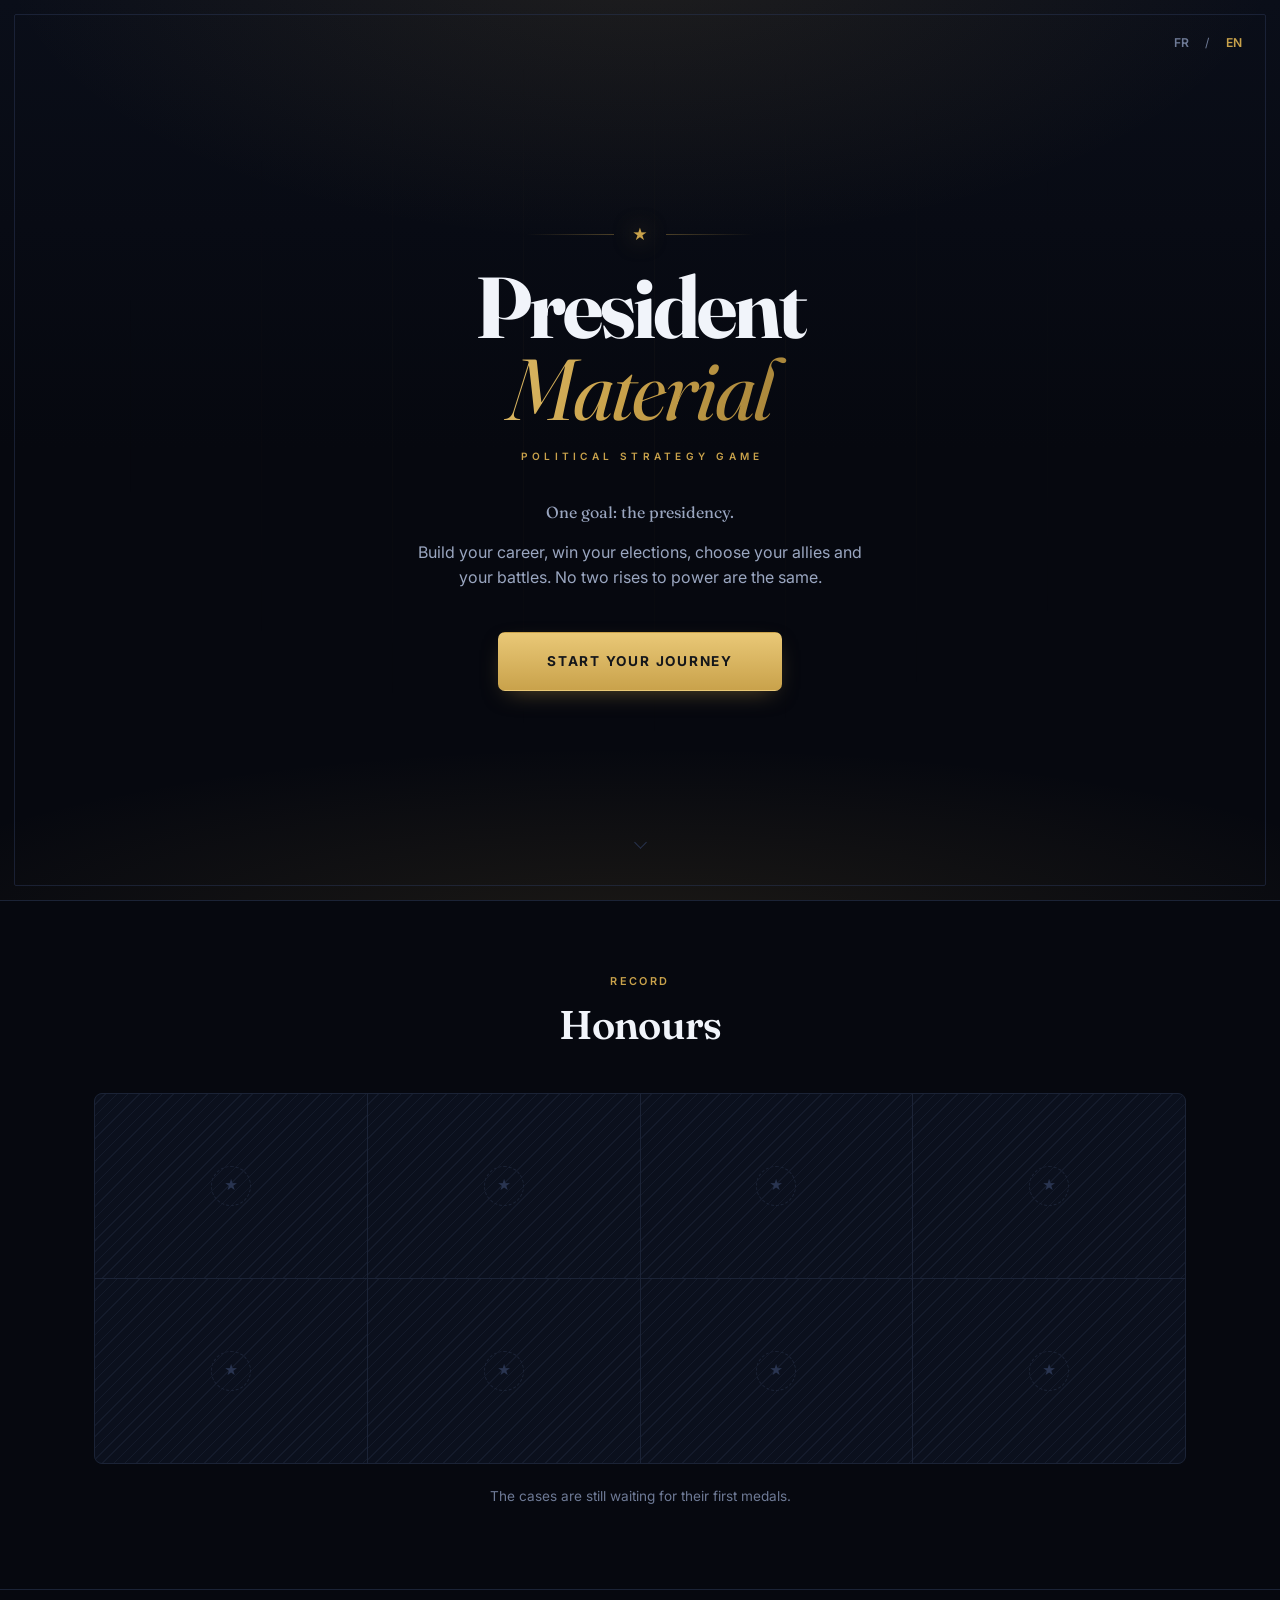
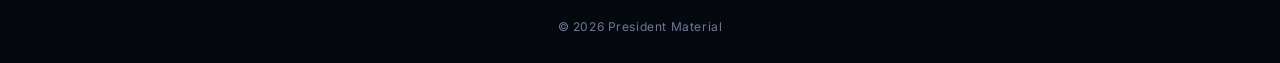
==== commit 9702953c: "L'accueil respire, et le mur des distinctions est monté La page d'accueil tenait dans un écran et n'" ====
--- a/index.html
+++ b/index.html
@@ -16,18 +16,20 @@
     <button type="button" class="lang-btn" data-lang="en">EN</button>
   </nav>
 
-  <main class="landing">
+  <!-- ===== Ouverture ===== -->
+  <header class="landing">
     <div class="landing-inner">
 
+      <p class="brand-rule" aria-hidden="true"><span class="brand-star">★</span></p>
+
       <h1 class="brand">
-        <span class="brand-star" aria-hidden="true">★</span>
         <span class="brand-name">President <em>Material</em></span>
       </h1>
 
       <p class="brand-sub" data-i18n="brand_sub">Jeu de stratégie politique</p>
 
       <div class="landing-desc">
-        <p data-i18n="desc_1">
+        <p class="landing-lead" data-i18n="desc_1">
           Un objectif : la présidence de la République.
         </p>
         <p data-i18n="desc_2">
@@ -41,6 +43,38 @@
       </a>
 
     </div>
+
+    <a class="scroll-cue" href="#achievements" data-i18n-aria="scroll_cue" aria-label="Descendre">
+      <span aria-hidden="true"></span>
+    </a>
+  </header>
+
+  <main>
+
+    <!-- ===== La vitrine ===== -->
+    <section class="board" id="achievements">
+      <div class="container">
+
+        <div class="board-head">
+          <p class="eyebrow" data-i18n="ach_eyebrow">Palmarès</p>
+          <h2 class="board-title" data-i18n="ach_title">Distinctions</h2>
+        </div>
+
+        <div class="ach-meter" id="ach-meter" hidden>
+          <span class="ach-count">0 / 0</span>
+          <span class="ach-bar"><span class="ach-bar-fill"></span></span>
+          <span class="ach-meter-label" data-i18n="ach_meter_label">obtenues</span>
+        </div>
+
+        <ul class="ach-grid" id="ach-grid"></ul>
+
+        <p class="ach-empty" id="ach-empty" data-i18n="ach_empty" hidden>
+          Les vitrines attendent leurs premières médailles.
+        </p>
+
+      </div>
+    </section>
+
   </main>
 
   <footer class="landing-footer">
@@ -48,5 +82,7 @@
   </footer>
 
   <script src="js/script.js"></script>
+  <script src="js/achievements.data.js"></script>
+  <script src="js/achievements.js"></script>
 </body>
 </html>
--- a/css/style.css
+++ b/css/style.css
@@ -31,6 +31,33 @@
   --green: #6ec08a;
   --amber: #cf9455;
   --red: #d16a72;
+
+  /* ------------------------------------------------------------------
+     LES SIX COULEURS
+     ------------------------------------------------------------------
+     Un parti sans couleur est un parti qu'on ne reconnaît pas : les six
+     barres du rapport de force étaient identiques, et il fallait lire les
+     noms pour savoir qui montait. Chaque camp porte donc sa teinte, choisie
+     dans le registre où la vie politique française les range elle-même.
+
+     Elles sont calibrées pour tenir sur le bleu nuit sans le trouer :
+     saturation moyenne, clarté élevée, aucune ne rivalise avec l'or, qui
+     reste réservé au joueur. La lueur est la même couleur très diluée, pour
+     teinter le fond de la page aux couleurs de son camp.
+     ------------------------------------------------------------------ */
+  --p-radical_left: #e0596a;
+  --p-socdem: #e07ba0;
+  --p-centrists: #dda149;
+  --p-liberals: #4fbfb4;
+  --p-conservatives: #6189d8;
+  --p-identitarians: #a97a55;
+
+  --glow-radical_left: rgba(224, 89, 106, 0.23);
+  --glow-socdem: rgba(224, 123, 160, 0.23);
+  --glow-centrists: rgba(221, 161, 73, 0.22);
+  --glow-liberals: rgba(79, 191, 180, 0.22);
+  --glow-conservatives: rgba(97, 137, 216, 0.23);
+  --glow-identitarians: rgba(169, 122, 85, 0.23);
 
   /* Typographies */
   --font-display: "Fraunces", Georgia, "Times New Roman", serif;
@@ -54,7 +81,8 @@
   line-height: 1.6;
   -webkit-font-smoothing: antialiased;
   background-image:
-    radial-gradient(ellipse 65% 42% at 50% -8%, rgba(201, 162, 75, 0.11), transparent 70%),
+    radial-gradient(ellipse 70% 46% at 50% -6%, var(--party-glow, rgba(201, 162, 75, 0.11)), transparent 72%),
+    radial-gradient(ellipse 90% 30% at 50% 104%, var(--party-glow, rgba(201, 162, 75, 0.11)), transparent 70%),
     linear-gradient(180deg, #0a0e19 0%, var(--bg) 50%);
   background-repeat: no-repeat;
   background-attachment: fixed;
@@ -179,6 +207,10 @@
 
 /* ==========================================================================
    Page d'accueil
+   --------------------------------------------------------------------------
+   Trois temps, chacun sur son fond : l'ouverture qui prend l'écran entier,
+   les trois colonnes de ce que le jeu demande, la vitrine des distinctions.
+   Rien n'est dans une boîte, tout est séparé par un filet.
    ========================================================================== */
 
 .page-landing {
@@ -187,7 +219,8 @@
   position: relative;
 }
 
-/* Cadre filet, comme une couverture de dossier officiel */
+/* Cadre filet, comme une couverture de dossier officiel. Il est fixe : le
+   contenu défile à l'intérieur, la page reste dans sa chemise. */
 .page-landing::after {
   content: "";
   position: fixed;
@@ -198,17 +231,21 @@
   z-index: 10;
 }
 
+/* --------------------------------------------------------------------------
+   L'ouverture
+   -------------------------------------------------------------------------- */
+
 .landing {
-  flex: 1;
+  position: relative;
+  min-height: 100svh;
   display: flex;
   align-items: center;
   justify-content: center;
-  padding: clamp(4rem, 12vh, 7rem) 1.5rem clamp(2rem, 6vh, 3rem);
-  position: relative;
+  padding: clamp(5rem, 14vh, 8rem) 1.5rem clamp(5rem, 12vh, 7rem);
   overflow: hidden;
 }
 
-/* Colonnes en filigrane */
+/* Colonnes en filigrane, derrière le titre seulement. */
 .landing::before {
   content: "";
   position: absolute;
@@ -226,33 +263,54 @@
 .landing-inner {
   position: relative;
   text-align: center;
-  max-width: 620px;
-}
-
-.brand { margin: 0 0 0.9rem; font-weight: 400; }
+  max-width: 660px;
+}
+
+/* L'étoile posée sur un filet qui traverse, comme un en-tête de papier à
+   lettres officiel. Le filet s'efface vers les bords : il ouvre la page, il
+   ne l'encadre pas. */
+.brand-rule {
+  display: flex;
+  align-items: center;
+  justify-content: center;
+  gap: 1.1rem;
+  margin: 0 0 1.6rem;
+  line-height: 1;
+}
+
+.brand-rule::before,
+.brand-rule::after {
+  content: "";
+  width: clamp(2.5rem, 9vw, 5.5rem);
+  height: 1px;
+}
+
+.brand-rule::before { background: linear-gradient(90deg, transparent, var(--gold-dim)); }
+.brand-rule::after  { background: linear-gradient(90deg, var(--gold-dim), transparent); }
 
 .brand-star {
-  display: block;
   color: var(--gold);
-  font-size: 1.35rem;
+  font-size: 0.95rem;
   line-height: 1;
-  margin-bottom: 1.4rem;
-  text-shadow: 0 0 22px rgba(201, 162, 75, 0.5);
-}
+  text-shadow: 0 0 22px rgba(201, 162, 75, 0.55);
+}
+
+.brand { margin: 0 0 1.1rem; font-weight: 400; }
 
 .brand-name {
   display: block;
   font-family: var(--font-display);
   font-weight: 700;
-  font-size: clamp(2.7rem, 8.5vw, 5rem);
-  line-height: 0.98;
-  letter-spacing: -0.025em;
+  font-size: clamp(2.9rem, 9vw, 5.4rem);
+  line-height: 0.94;
+  letter-spacing: -0.035em;
 }
 
 .brand-name em {
   display: block;
   font-style: italic;
   font-weight: 400;
+  letter-spacing: -0.02em;
   background: linear-gradient(100deg, var(--gold-2), var(--gold) 45%, #977631);
   -webkit-background-clip: text;
   background-clip: text;
@@ -260,35 +318,243 @@
 }
 
 .brand-sub {
-  font-size: 0.66rem;
+  font-size: 0.63rem;
   font-weight: 600;
-  letter-spacing: 0.34em;
+  letter-spacing: 0.42em;
   text-transform: uppercase;
   color: var(--gold);
-  margin: 0 0 2.6rem;
-}
-
-.landing-desc { margin-bottom: 2.8rem; }
+  margin: 0 0 2.4rem;
+  /* La lettre espacée pousse le mot vers la droite ; on lui rend son centre. */
+  text-indent: 0.42em;
+}
+
+.landing-desc { margin-bottom: 2.6rem; }
 
 .landing-desc p {
   color: var(--muted);
   font-size: 1rem;
-  max-width: 480px;
-  margin: 0 auto 0.9rem;
-}
-
-.landing-desc p:first-child {
+  max-width: 470px;
+  margin: 0 auto;
+}
+
+.landing-lead {
   font-family: var(--font-display);
-  font-size: 1.25rem;
+  font-size: clamp(1.2rem, 2.6vw, 1.45rem);
+  line-height: 1.35;
   color: var(--ink);
-}
-
-.landing-desc p:last-child { margin-bottom: 0; }
+  margin-bottom: 1rem !important;
+}
+
+/* La flèche de bas de page : deux traits, et une descente lente qui dit
+   qu'il y a autre chose dessous. */
+.scroll-cue {
+  position: absolute;
+  left: 50%;
+  bottom: clamp(1.6rem, 4vh, 2.6rem);
+  transform: translateX(-50%);
+  width: 44px;
+  height: 44px;
+  display: flex;
+  align-items: center;
+  justify-content: center;
+}
+
+.scroll-cue span {
+  width: 9px;
+  height: 9px;
+  border-right: 1px solid var(--line-2);
+  border-bottom: 1px solid var(--line-2);
+  transform: rotate(45deg);
+  animation: cue-drop 2.4s ease-in-out infinite;
+  transition: border-color var(--transition);
+}
+
+.scroll-cue:hover span { border-color: var(--gold); }
+
+@keyframes cue-drop {
+  0%, 100% { transform: rotate(45deg) translate(0, 0); opacity: 0.55; }
+  50%      { transform: rotate(45deg) translate(3px, 3px); opacity: 1; }
+}
+
+/* --------------------------------------------------------------------------
+   La vitrine des distinctions
+   -------------------------------------------------------------------------- */
+
+.board {
+  position: relative;
+  border-top: 1px solid var(--line);
+  padding: clamp(3.4rem, 8vh, 5.4rem) 0 clamp(3.8rem, 9vh, 6rem);
+  scroll-margin-top: 2rem;
+}
+
+.board-head {
+  text-align: center;
+  max-width: 620px;
+  margin: 0 auto clamp(2rem, 4vw, 2.8rem);
+}
+
+.board-title {
+  font-family: var(--font-display);
+  font-weight: 600;
+  font-size: clamp(1.8rem, 4.5vw, 2.5rem);
+  line-height: 1.12;
+  letter-spacing: -0.02em;
+  margin: 0 0 0.9rem;
+}
+
+.board-sub {
+  color: var(--muted);
+  font-size: 0.94rem;
+  margin: 0;
+}
+
+/* Le compteur : un chiffre, un filet qui se remplit, un mot. */
+/* `display: flex` l'emporterait sur le display:none de l'attribut hidden :
+   il faut le lui rendre explicitement. */
+.ach-meter[hidden] { display: none; }
+
+.ach-meter {
+  display: flex;
+  align-items: center;
+  justify-content: center;
+  gap: 0.85rem;
+  max-width: 26rem;
+  margin: 0 auto clamp(1.8rem, 4vw, 2.6rem);
+  font-size: 0.72rem;
+  letter-spacing: 0.14em;
+  text-transform: uppercase;
+}
+
+.ach-count {
+  color: var(--gold);
+  font-weight: 700;
+  font-variant-numeric: tabular-nums;
+  white-space: nowrap;
+}
+
+.ach-bar {
+  flex: 1;
+  height: 2px;
+  background: var(--line);
+  border-radius: 2px;
+  overflow: hidden;
+}
+
+.ach-bar-fill {
+  display: block;
+  width: 0;
+  height: 100%;
+  background: linear-gradient(90deg, var(--gold), var(--gold-2));
+  transition: width 0.5s cubic-bezier(0.4, 0, 0.2, 1);
+}
+
+.ach-meter-label { color: var(--faint); font-weight: 600; }
+
+.ach-grid {
+  display: grid;
+  grid-template-columns: repeat(4, minmax(0, 1fr));
+  gap: 1px;
+  list-style: none;
+  margin: 0;
+  padding: 0;
+  /* Le fond passe par les gouttières : la vitrine est une grille de filets,
+     pas huit cartes posées côte à côte. */
+  background: var(--line);
+  border: 1px solid var(--line);
+  border-radius: 8px;
+  overflow: hidden;
+}
+
+.ach-tile {
+  position: relative;
+  display: flex;
+  flex-direction: column;
+  align-items: center;
+  text-align: center;
+  gap: 0.5rem;
+  min-height: 11.5rem;
+  padding: 1.6rem 1.1rem;
+  background: var(--surface);
+  transition: background var(--transition);
+}
+
+.ach-medal {
+  display: inline-flex;
+  align-items: center;
+  justify-content: center;
+  width: 2.5rem;
+  height: 2.5rem;
+  margin-bottom: 0.35rem;
+  border: 1px solid var(--line-2);
+  border-radius: 50%;
+  color: var(--faint);
+  font-size: 0.85rem;
+  line-height: 1;
+  transition: color var(--transition), border-color var(--transition),
+              box-shadow var(--transition);
+}
+
+.ach-name {
+  margin: 0;
+  font-family: var(--font-display);
+  font-size: 0.98rem;
+  font-weight: 600;
+  line-height: 1.25;
+  color: var(--muted);
+}
+
+.ach-hint {
+  margin: 0;
+  font-size: 0.78rem;
+  line-height: 1.5;
+  color: var(--faint);
+}
+
+/* Obtenue : la médaille prend l'or, le nom prend l'encre pleine. */
+.ach-tile.is-earned { background: var(--raised); }
+.ach-tile.is-earned .ach-name { color: var(--ink); }
+
+.ach-tile.is-earned .ach-medal {
+  color: var(--gold);
+  border-color: var(--gold-dim);
+  box-shadow: 0 0 20px -4px rgba(201, 162, 75, 0.45),
+              inset 0 0 12px -6px rgba(201, 162, 75, 0.6);
+}
+
+/* Cachée : le point d'interrogation ne mérite pas la même place que l'étoile. */
+.ach-tile.is-secret .ach-name { font-style: italic; }
+
+/* Emplacement libre : la vitrine est montée, la médaille n'est pas écrite. */
+.ach-tile.is-slot {
+  justify-content: center;
+  background:
+    repeating-linear-gradient(
+      135deg,
+      transparent 0 7px,
+      rgba(27, 35, 54, 0.55) 7px 8px
+    ),
+    var(--surface);
+}
+
+.ach-tile.is-slot .ach-medal {
+  margin: 0;
+  border-style: dashed;
+  border-color: var(--line);
+  color: var(--line-2);
+}
+
+.ach-empty {
+  margin: 1.4rem 0 0;
+  text-align: center;
+  color: var(--faint);
+  font-size: 0.85rem;
+}
 
 .landing-footer {
   position: relative;
+  border-top: 1px solid var(--line);
   text-align: center;
-  padding: 1.6rem;
+  padding: 1.7rem;
   color: var(--faint);
   font-size: 0.75rem;
   letter-spacing: 0.05em;
@@ -1044,6 +1310,11 @@
   .page-layout { grid-template-columns: 1fr; }
   .sheet { position: static; }
   .identity-grid { grid-template-columns: 1fr; gap: 1.2rem; }
+
+  /* La vitrine passe à deux colonnes. Une seule ferait huit écrans de
+     défilement pour un mur de médailles. */
+  .ach-grid { grid-template-columns: repeat(2, minmax(0, 1fr)); }
+  .ach-tile { min-height: 10.5rem; padding: 1.3rem 0.9rem; }
 }
 
 @media (max-width: 620px) {
@@ -1105,6 +1376,438 @@
   text-align: right;
 }
 
+/* ---------- Le calendrier électoral, au-dessus de la carte ----------
+
+   UNE FRISE, PAS UNE BOÎTE. La colonne empile déjà la carte du tour, le
+   rapport de force et le journal, tous encadrés : un quatrième cadre en
+   faisait un panneau de plus à trier au lieu d'une information à lire. Le
+   calendrier n'a donc ni bordure ni fond. Il repose sur la page, aligné sur
+   le texte de la carte, et se lit comme l'en-tête de la colonne : voilà ce
+   qui arrive, et dessous, voilà ce qui se passe aujourd'hui. */
+
+.calendar {
+  margin: 0.2rem 0 1.5rem;
+  padding: 0 1.8rem;
+}
+
+.cal-track {
+  list-style: none;
+  margin: 0;
+  padding: 0;
+  position: relative;
+  display: grid;
+  grid-auto-flow: column;
+  grid-auto-columns: minmax(0, 1fr);
+}
+
+/* LE RAIL VA JUSQU'AU BOUT, ET S'ÉTEINT.
+
+   Il était découpé en segments, un par case, et celui de la dernière était
+   masqué : la frise s'arrêtait donc net sur la quatrième échéance, cent
+   soixante pixels avant le bord de la carte, et l'œil lisait un trait
+   inachevé plutôt qu'un axe.
+
+   C'est maintenant une seule ligne, tirée sur toute la largeur. Elle
+   commence dorée sous « maintenant », vire à la couleur des traits, puis se
+   dissout : au-delà de la dernière échéance montrée, le temps continue et
+   l'on n'en sait rien. Le dégradé dit cela mieux qu'une ligne coupée. */
+.cal-track::before {
+  content: "";
+  position: absolute;
+  top: 4px;
+  left: 4px;
+  /* Le rail déborde la marge du texte pour aller jusqu'au bord de la carte
+     qu'il surmonte : les mots s'alignent sur le texte, le trait sur la boîte.
+     Sans cela il s'arrêtait une marge trop tôt et la frise avait l'air
+     coupée. */
+  right: -1.8rem;
+  height: 1px;
+  background: linear-gradient(90deg,
+    var(--gold) 0,
+    var(--gold-dim) 7%,
+    var(--line-2) 26%,
+    var(--line-2) 68%,
+    transparent 100%);
+}
+
+.cal-step {
+  position: relative;
+  display: flex;
+  flex-direction: column;
+  padding-right: 0.85rem;
+}
+
+.cal-mark {
+  width: 9px;
+  height: 9px;
+  margin-bottom: 0.72rem;
+  border: 1.5px solid var(--line-2);
+  border-radius: 50%;
+  background: var(--bg);
+  position: relative;
+  z-index: 1;
+}
+
+/* Deux lignes réservées, toujours. Un « 3 ans et demi » qui passait à la
+   ligne poussait son nom d'élection d'un cran vers le bas et le rang entier
+   partait de travers. */
+/* La frise est un repère, pas un titre : elle se lit d'un coup d'œil et ne
+   doit jamais disputer la place à la carte. Assez petite pour que « Congrès
+   du parti » tienne sur une ligne dans une case de cent trente pixels. */
+.cal-when {
+  min-height: 1.35em;
+  font-size: 0.52rem;
+  font-weight: 700;
+  letter-spacing: 0.12em;
+  text-transform: uppercase;
+  color: var(--faint);
+}
+
+.cal-name {
+  font-family: var(--font-display);
+  font-size: 0.78rem;
+  color: var(--muted);
+  line-height: 1.22;
+}
+
+
+/* OÙ L'ON EST. La pastille pleine était sur la première échéance, et sur une
+   frise une pastille pleine à gauche veut dire « vous êtes ici » : on lisait
+   donc que la présidentielle avait lieu maintenant alors qu'elle était dans
+   un an. Le plein appartient au présent, et à rien d'autre. */
+.cal-step.is-now .cal-mark {
+  border-color: var(--gold);
+  background: var(--gold);
+  box-shadow: 0 0 0 4px var(--gold-ghost);
+}
+
+.cal-step.is-now .cal-when { color: var(--gold); }
+.cal-step.is-now .cal-name { color: var(--ink); }
+
+/* CE QU'ON PRÉPARE. La prochaine échéance est la seule sur laquelle on peut
+   encore agir : elle garde la lumière, mais en anneau. Un cercle ouvert est
+   une date à venir ; un disque plein est une date atteinte. */
+.cal-step.is-next .cal-mark {
+  border-color: var(--gold);
+  border-width: 2px;
+}
+
+.cal-step.is-next .cal-when { color: var(--gold-2); }
+.cal-step.is-next .cal-name { color: var(--ink); }
+
+/* L'ÉLOIGNEMENT SE LIT DANS L'ENCRE, PAS DANS L'OPACITÉ. Deux cases à moitié
+   transparentes sur un fond sombre ne se lisaient plus du tout : on croyait
+   à un défaut d'affichage plutôt qu'à une échéance lointaine. On baisse donc
+   la couleur du nom, en gardant le texte net. */
+.cal-step:nth-child(4) .cal-name { color: color-mix(in srgb, var(--muted) 72%, transparent); }
+.cal-step:nth-child(5) .cal-name { color: color-mix(in srgb, var(--muted) 52%, transparent); }
+.cal-step:nth-child(5) .cal-when { color: color-mix(in srgb, var(--faint) 72%, transparent); }
+
+
+/* SUR TÉLÉPHONE, ON EN MONTRE TROIS. Quatre échéances en deux rangées
+   poussaient la carte du tour entièrement sous la ligne de flottaison : on
+   ouvrait le jeu sur un agenda au lieu d'une scène. Le présent tient dans
+   peu de place et n'a pas à en prendre autant qu'une échéance : il prend la
+   largeur de son texte, les deux suivantes se partagent le reste. Le rail
+   disparaît, faute de place pour qu'il veuille dire quelque chose. */
+@media (max-width: 620px) {
+  .calendar { padding: 0 1.2rem; }
+  .cal-track {
+    grid-auto-flow: row;
+    grid-template-columns: auto repeat(2, minmax(0, 1fr));
+    gap: 0 0.9rem;
+  }
+  .cal-track::before { display: none; }
+  .cal-step { padding-right: 0; }
+  .cal-step:nth-child(n + 4) { display: none; }
+}
+
+
+/* ---------- Les onglets du panneau, et l'hémicycle ---------- */
+
+.panel-tabs {
+  display: flex;
+  border-bottom: 1px solid var(--line);
+}
+
+.panel-tab {
+  flex: 1;
+  padding: 0.75rem 0.6rem;
+  border: 0;
+  border-bottom: 2px solid transparent;
+  background: none;
+  font-family: inherit;
+  font-size: 0.63rem;
+  font-weight: 700;
+  letter-spacing: 0.16em;
+  text-transform: uppercase;
+  color: var(--faint);
+  cursor: pointer;
+  transition: color var(--transition), border-color var(--transition);
+}
+
+.panel-tab:hover { color: var(--muted); }
+
+.panel-tab.is-active {
+  color: var(--gold-2);
+  border-bottom-color: var(--gold);
+}
+
+/* L'EXÉCUTIF, en tête de l'onglet du pouvoir. */
+/* L'EXÉCUTIF.
+
+   Le président tient la place d'un titre, comme la fiche du candidat tient
+   la sienne : surtitre en petites capitales, nom dans la serif, ligne de
+   contexte. Matignon suit sur une ligne, parce que c'est son rang. Le fond
+   prend la couleur du camp au pouvoir, très faiblement, comme l'or éclaire
+   le haut de la fiche. */
+
+.exec {
+  position: relative;
+  margin: -1rem -1.1rem 1.3rem;
+  padding: 1.5rem 1.4rem 1.2rem;
+  text-align: center;
+  border-bottom: 1px solid var(--line);
+  background:
+    radial-gradient(ellipse 80% 90% at 50% 0%, color-mix(in srgb, var(--tint) 16%, transparent), transparent 72%);
+}
+
+.exec-office {
+  margin: 0 0 0.45rem;
+  font-size: 0.56rem;
+  font-weight: 700;
+  letter-spacing: 0.2em;
+  text-transform: uppercase;
+  color: var(--faint);
+}
+
+.exec-person {
+  margin: 0 0 0.3rem;
+  font-family: var(--font-display);
+  font-size: 1.42rem;
+  font-weight: 600;
+  line-height: 1.2;
+  color: var(--ink);
+}
+
+.exec-person.is-mine { color: var(--gold-2); }
+
+.exec-meta {
+  margin: 0;
+  font-size: 0.74rem;
+  color: var(--tint);
+}
+
+/* Matignon : une ligne, sous un filet, à son rang. */
+.exec-pm {
+  display: flex;
+  align-items: baseline;
+  justify-content: center;
+  gap: 0.6rem;
+  margin: 1.1rem 0 0;
+  padding-top: 0.9rem;
+  border-top: 1px solid var(--line);
+  font-size: 0.86rem;
+}
+
+.exec-pm-label {
+  font-size: 0.54rem;
+  font-weight: 700;
+  letter-spacing: 0.15em;
+  text-transform: uppercase;
+  color: var(--faint);
+}
+
+.exec-pm-name { color: var(--muted); }
+.exec-pm-name.is-mine { color: var(--gold-2); font-weight: 600; }
+
+.exec-kind {
+  margin: 0.75rem auto 0;
+  max-width: 30rem;
+  font-size: 0.68rem;
+  line-height: 1.45;
+  color: var(--faint);
+}
+
+.exec-kind.is-ouverture { color: var(--amber); }
+
+/* La cote ferme le bloc, sur une seule ligne centrée. */
+.exec-approval {
+  display: flex;
+  align-items: center;
+  justify-content: center;
+  gap: 0.7rem;
+  margin-top: 1rem;
+}
+
+.exec-approval-label {
+  font-size: 0.53rem;
+  font-weight: 700;
+  letter-spacing: 0.13em;
+  text-transform: uppercase;
+  color: var(--faint);
+}
+
+.exec-approval .power-track { width: 7rem; }
+
+.exec-approval-value {
+  font-family: var(--font-display);
+  font-size: 0.95rem;
+  color: var(--gold-2);
+  font-variant-numeric: tabular-nums;
+}
+
+/* Les partis qui soutiennent le gouvernement : le total du bloc doit se
+   refaire à la main sur le tableau, sinon il n'explique rien. */
+.seat-row.is-bloc .seat-party { color: var(--ink); }
+.force-tag.is-bloc { opacity: 0.7; }
+
+@media (max-width: 620px) {
+  .exec { margin-left: -1.1rem; margin-right: -1.1rem; padding: 1.3rem 1.1rem 1rem; }
+  .exec-person { font-size: 1.2rem; }
+  .exec-approval { flex-wrap: wrap; }
+}
+
+/* LES FIGURES D'UN PARTI, au clic. Six partis à cinq noms faisaient trente
+   lignes que personne ne lisait : la liste est repliée, et le rapport de
+   force se lit d'abord comme six barres. */
+.force-toggle {
+  display: block;
+  width: 100%;
+  margin-top: 0.3rem;
+  padding: 0.25rem 0;
+  border: 0;
+  background: none;
+  font-family: inherit;
+  font-size: 0.6rem;
+  letter-spacing: 0.1em;
+  text-transform: uppercase;
+  color: var(--faint);
+  text-align: left;
+  cursor: pointer;
+}
+
+.force-toggle:hover { color: var(--gold-2); }
+.force-toggle::before { content: "+ "; }
+.force-row.is-open .force-toggle::before { content: "− "; }
+.force-row:not(.is-open) .force-people { display: none; }
+
+/* L'HÉMICYCLE. Cinq cent soixante-dix-sept bancs, rangés de la gauche vers
+   la droite comme dans la vraie salle : c'est la seule disposition qui
+   laisse voir d'un coup d'œil où une majorité peut se trouver. */
+/* L'HÉMICYCLE SE REMPLIT. Une Assemblée ne se redessine que tous les cinq
+   ans : c'est un des rares moments où le panneau raconte quelque chose, et il
+   arrivait tout fait. Il monte maintenant d'un cran en s'ouvrant, une fois,
+   sans toucher aux cinq cent soixante-dix-sept sièges un par un — un
+   mouvement d'ensemble coûte un seul calcul, cinq cent soixante-dix-sept
+   animations en coûtent autant. */
+@keyframes hemicycle-in {
+  from { opacity: 0; transform: translateY(8px) scale(0.985); }
+  to   { opacity: 1; transform: none; }
+}
+
+.hemicycle { animation: hemicycle-in 0.55s cubic-bezier(0.22, 1, 0.36, 1) both; }
+
+.hemicycle {
+  display: block;
+  width: 100%;
+  max-width: 330px;
+  margin: 0.3rem auto 1rem;
+  overflow: visible;
+}
+
+.seat-list { margin-top: 0.2rem; }
+
+.seat-row {
+  display: grid;
+  grid-template-columns: auto 1fr auto;
+  align-items: center;
+  gap: 0.55rem;
+  padding: 0.32rem 0;
+  font-size: 0.76rem;
+  color: var(--muted);
+  border-bottom: 1px solid var(--line);
+}
+
+.seat-row:last-child { border-bottom: 0; }
+.seat-row.is-mine { color: var(--ink); font-weight: 600; }
+
+.seat-dot {
+  width: 8px;
+  height: 8px;
+  border-radius: 50%;
+}
+
+.seat-count {
+  font-variant-numeric: tabular-nums;
+  color: var(--ink);
+}
+
+/* La cote du gouvernement ferme l'onglet : c'est ce qui explique pourquoi
+   une majorité tient ou se fissure. */
+.power-approval {
+  margin-top: 1rem;
+  padding-top: 0.9rem;
+  border-top: 1px solid var(--line);
+  margin-bottom: 0;
+}
+
+.power-row {
+  display: grid;
+  grid-template-columns: 8.4rem 1fr 3rem;
+  align-items: center;
+  gap: 0.7rem;
+}
+
+.power-label {
+  font-size: 0.58rem;
+  font-weight: 700;
+  letter-spacing: 0.12em;
+  text-transform: uppercase;
+  color: var(--faint);
+}
+
+.power-track {
+  position: relative;
+  height: 7px;
+  border-radius: 4px;
+  background: var(--bg);
+  overflow: hidden;
+}
+
+.power-fill {
+  display: block;
+  height: 100%;
+  border-radius: 4px;
+  background: linear-gradient(90deg, var(--gold-dim), var(--gold));
+}
+
+.power-value {
+  font-size: 0.72rem;
+  color: var(--ink);
+  text-align: right;
+  font-variant-numeric: tabular-nums;
+}
+
+.power-note {
+  margin: 0 0 0.9rem;
+  font-size: 0.7rem;
+  line-height: 1.45;
+  color: var(--faint);
+  text-align: center;
+}
+
+.power-note.is-absolue { color: var(--green); }
+.power-note.is-relative { color: var(--amber); }
+.power-note.is-aucune { color: var(--red); }
+
+@media (max-width: 620px) {
+  .power-row { grid-template-columns: 1fr; gap: 0.3rem; }
+  .power-value { text-align: left; }
+  .panel-tab { letter-spacing: 0.1em; font-size: 0.58rem; }
+}
+
+
 /* ---------- Le panneau à onglets sous la carte ---------- */
 
 .side-panel {
@@ -1133,6 +1836,20 @@
 
 
 /* ---------- Budget, en bas de la fiche ---------- */
+
+/* L'ARGENT D'UN SEUL TENANT : ce qu'on a, puis ce qu'on en fait, dans le
+   même bloc et en bas de fiche. */
+.sheet-purse {
+  margin-top: 1.5rem;
+  padding-top: 1.2rem;
+  border-top: 1px solid var(--line);
+}
+
+.sheet-purse .sheet-money {
+  margin: 0.2rem 0 1.1rem;
+  padding: 0;
+  border: 0;
+}
 
 .sheet-budget { margin-top: 1.4rem; }
 
@@ -1250,17 +1967,27 @@
 .force-row { padding: 0.55rem 0; border-bottom: 1px solid var(--line); }
 .force-row:last-child { border-bottom: 0; }
 
+/* Trois blocs : le nom, ses étiquettes, son chiffre. Le nom est le seul qui
+   accepte de rétrécir, et il coupe proprement plutôt que de renvoyer
+   l'étiquette « au pouvoir » sur une deuxième ligne, ce qu'elle faisait dès
+   que la colonne se resserrait. */
 .force-head {
   display: flex;
   align-items: baseline;
-  justify-content: space-between;
-  gap: 0.8rem;
-}
+  flex-wrap: wrap;
+  gap: 0.45rem;
+}
+
+.force-party { flex: 0 1 auto; min-width: 0; }
+
+.force-flags { flex: 0 0 auto; white-space: nowrap; }
+.force-flags .force-tag { margin-left: 0; }
+.force-flags .force-tag + .force-tag { margin-left: 0.3rem; }
 
 .force-party { font-size: 0.78rem; font-weight: 600; color: var(--ink); }
 
 /* Le camp du joueur se repère d'un coup d'œil. */
-.force-row.is-mine .force-party { color: var(--gold-2); }
+.force-row.is-mine .force-party { color: var(--tint, var(--gold-2)); }
 
 .force-tag {
   margin-left: 0.35rem;
@@ -1276,6 +2003,9 @@
 }
 
 .force-share {
+  flex: 0 0 auto;
+  margin-left: auto;
+  padding-left: 0.6rem;
   font-size: 0.78rem;
   font-weight: 600;
   color: var(--muted);
@@ -1285,6 +2015,15 @@
 
 /* Un parti allié se repère au même endroit que le camp au pouvoir. */
 .force-tag.is-ally { color: var(--gold-2); border-color: var(--gold-2); }
+
+/* Le président se repère d'un coup d'œil : une étoile de six pixels ne
+   suffisait pas à distinguer la personne qui dirige le pays. */
+.force-tag.is-president {
+  color: var(--bg);
+  background: var(--gold-2);
+  border-color: var(--gold-2);
+  font-weight: 700;
+}
 
 /* Qui monte, qui descend depuis le tour précédent. */
 .force-trend {
@@ -1298,10 +2037,10 @@
 .force-trend.is-down { color: var(--red); }
 
 .force-track {
-  display: block;
-  height: 5px;
+  display: flex;
+  height: 7px;
   margin: 0.35rem 0 0.4rem;
-  border-radius: 3px;
+  border-radius: 4px;
   background: var(--bg);
   border: 1px solid var(--line);
   overflow: hidden;
@@ -1313,7 +2052,46 @@
   background: linear-gradient(90deg, var(--blue), var(--gold));
 }
 
-.force-row.is-mine .force-fill { background: linear-gradient(90deg, var(--gold), var(--gold-2)); }
+/* LA PENTE, ET RIEN D'AUTRE.
+   C'est la seule chose qu'on lit d'un camp en parcourant le tableau : il
+   monte, il descend, il ne bouge pas. Tout ce qui disait la même chose une
+   deuxième fois a été retiré de la ligne — la queue hachée de la barre, le
+   repère de l'an dernier, la ventilation par cause. Il ne reste que cette
+   pastille, et elle a le droit d'être franche : un fond coloré se voit sans
+   qu'on le cherche, et les deux couleurs se distinguent aussi en niveaux de
+   gris parce que le fond change avec elles. */
+.force-trend {
+  display: inline-block;
+  padding: 0.08rem 0.36rem;
+  border-radius: 999px;
+  font-variant-numeric: tabular-nums;
+}
+
+.force-trend.is-up {
+  background: color-mix(in srgb, var(--green) 18%, transparent);
+  box-shadow: inset 0 0 0 1px color-mix(in srgb, var(--green) 40%, transparent);
+}
+
+.force-trend.is-down {
+  background: color-mix(in srgb, var(--red) 16%, transparent);
+  box-shadow: inset 0 0 0 1px color-mix(in srgb, var(--red) 38%, transparent);
+}
+
+/* Le camp qui ne bouge pas : même pastille, même place, et un tiret. Il ne
+   crie pas — c'est bien ce qu'il a à dire — mais il est là, sinon la colonne
+   a des trous et l'œil cherche l'information manquante. */
+.force-trend.is-flat {
+  color: var(--faint, var(--muted));
+  box-shadow: inset 0 0 0 1px var(--line);
+}
+
+/* Le camp qui monte porte son nom en clair : c'est la deuxième lecture, celle
+   qu'on fait en parcourant la colonne des noms sans regarder les barres. */
+.force-row.is-rising .force-share { color: var(--ink); }
+.force-row.is-falling .force-party { opacity: 0.82; }
+
+/* L'or du parti du joueur est parti avec le code couleur : voir plus bas,
+   « LE CAMP DU JOUEUR ». L'or ne désigne plus que la personne. */
 
 .force-person {
   display: grid;
@@ -1389,9 +2167,140 @@
   transition: width 0.5s cubic-bezier(0.4, 0, 0.2, 1);
 }
 
-/* Le pays en or, l'appareil en bleu : les deux camps à convaincre. */
+/* Le pays en or, l'appareil aux couleurs de l'appareil : la cote au parti
+   est littéralement ce que ce parti-là pense de vous, elle porte donc sa
+   teinte et change quand on change de camp. */
 .gauge-fill-pop { background: linear-gradient(90deg, var(--gold-dim), var(--gold-2)); }
-.gauge-fill-standing { background: linear-gradient(90deg, rgba(109, 143, 212, 0.5), var(--blue)); }
+.gauge-fill-standing {
+  background: linear-gradient(90deg,
+    color-mix(in srgb, var(--party, var(--blue)) 45%, transparent),
+    var(--party, var(--blue)));
+}
+
+/* LES CONSÉQUENCES RANGÉES PAR NATURE. Trois blocs qui répondent à trois
+   questions : ce que je deviens, ce qu'on pense de moi, ce qui a bougé dans
+   le pays. L'intertitre est volontairement discret : c'est un repère pour
+   l'œil, pas un titre de section. */
+.fx-group {
+  display: grid;
+  grid-template-columns: 4.4rem 1fr;
+  align-items: baseline;
+  gap: 0.6rem;
+  margin-bottom: 0.3rem;
+}
+
+.fx-group:last-child { margin-bottom: 0; }
+
+/* Court, et jamais coupe en deux : la gouttiere est etroite et le libelle
+   tient sur une ligne, sinon le rang part de travers. */
+.fx-group-label {
+  font-size: 0.48rem;
+  font-weight: 700;
+  letter-spacing: 0.1em;
+  text-transform: uppercase;
+  white-space: nowrap;
+  color: var(--faint);
+  text-align: right;
+  padding-top: 0.3rem;
+}
+
+.fx-group .fx-line { justify-content: flex-start; }
+
+@media (max-width: 620px) {
+  .fx-group { grid-template-columns: 1fr; gap: 0.1rem; }
+  .fx-group-label { text-align: left; }
+}
+
+
+/* LA POPULARITÉ GÉNÉRALE, et les six électorats derrière elle.
+
+   La fiche porte déjà huit statistiques, deux jauges, les traits et le
+   budget : le détail par électorat ne doit pas coûter une ligne de plus à
+   quelqu'un qui ne le cherche pas. Une valeur unique, et le détail au
+   survol. */
+.gauge-fill-general {
+  background: linear-gradient(90deg,
+    color-mix(in srgb, var(--muted) 40%, transparent),
+    var(--muted));
+}
+
+.gauge-general { position: relative; }
+
+.electorates {
+  position: absolute;
+  top: calc(100% + 0.5rem);
+  left: 0;
+  right: 0;
+  z-index: 5;
+  display: grid;
+  gap: 0.3rem;
+  padding: 0.7rem 0.8rem;
+  border: 1px solid var(--line-2);
+  border-radius: 8px;
+  background: var(--bg-2, var(--bg));
+  box-shadow: 0 10px 28px rgba(0, 0, 0, 0.55);
+  opacity: 0;
+  visibility: hidden;
+  transform: translateY(-3px);
+  transition: opacity 0.14s ease, transform 0.14s ease, visibility 0.14s;
+}
+
+.gauge-general:hover .electorates,
+.gauge-general:focus-within .electorates {
+  opacity: 1;
+  visibility: visible;
+  transform: translateY(0);
+}
+
+.electorates-title {
+  margin: 0.55rem 0 0.3rem;
+  font-size: 0.48rem;
+  font-weight: 700;
+  letter-spacing: 0.1em;
+  text-transform: uppercase;
+  color: var(--faint);
+}
+
+.electorates-title:first-child { margin-top: 0; }
+
+.electorate.is-mine .electorate-name { color: var(--ink); font-weight: 600; }
+.electorate.is-mine { margin-bottom: 0.1rem; }
+
+.electorate {
+  display: grid;
+  grid-template-columns: 1fr 3.4rem 1.6rem;
+  align-items: center;
+  gap: 0.5rem;
+}
+
+.electorate-name {
+  font-size: 0.62rem;
+  color: var(--muted);
+  white-space: nowrap;
+  overflow: hidden;
+  text-overflow: ellipsis;
+}
+
+.electorate-track {
+  height: 3px;
+  border-radius: 2px;
+  background: var(--line-2);
+  overflow: hidden;
+}
+
+.electorate-fill {
+  display: block;
+  height: 100%;
+  background: var(--tint);
+}
+
+.electorate-value {
+  font-size: 0.64rem;
+  font-variant-numeric: tabular-nums;
+  text-align: right;
+  color: var(--ink);
+}
+
 
 /* ---------- Carte d'événement ---------- */
 
@@ -1417,6 +2326,313 @@
 
 .event-card-election::before { opacity: 0.9; }
 
+/* ---------- LE RYTHME ----------
+   Une carte arrive, elle ne clignote pas : six pixels et un fondu suffisent
+   à faire comprendre que la page a tourné. */
+@keyframes card-in {
+  from { opacity: 0; transform: translateY(6px); }
+  to   { opacity: 1; transform: none; }
+}
+
+.event-card { animation: card-in 0.24s cubic-bezier(0.22, 1, 0.36, 1) both; }
+
+/* ---------- LA CARTE S'ASSEMBLE ----------
+   Une partie dure cent cinquante tours et la carte est la même boîte à
+   chaque fois : c'est la longueur qu'il faut combattre, pas la sobriété. On
+   ne change donc rien au dessin, on change l'ORDRE D'ARRIVÉE. Le texte
+   d'abord, les choix ensuite, décalés de quatre centièmes : l'œil descend
+   tout seul là où il faut lire, au lieu de trouver un bloc déjà posé.
+
+   Court exprès. Tout doit être fini avant qu'une main rapide n'ait cliqué,
+   sinon on a fabriqué une attente au lieu d'un rythme. */
+@keyframes rise-in {
+  from { opacity: 0; transform: translateY(5px); }
+  to   { opacity: 1; transform: none; }
+}
+
+.event-card .event-text,
+.event-card .event-choices > * {
+  animation: rise-in 0.26s cubic-bezier(0.22, 1, 0.36, 1) both;
+}
+
+.event-card .event-text { animation-delay: 0.04s; }
+.event-card .event-choices > *:nth-child(1) { animation-delay: 0.10s; }
+.event-card .event-choices > *:nth-child(2) { animation-delay: 0.14s; }
+.event-card .event-choices > *:nth-child(3) { animation-delay: 0.18s; }
+.event-card .event-choices > *:nth-child(4) { animation-delay: 0.22s; }
+.event-card .event-choices > *:nth-child(n+5) { animation-delay: 0.26s; }
+
+/* ---------- CE QU'ON PRESSE RÉPOND ----------
+   Cent cinquante clics par partie : le bouton doit s'enfoncer. Deux
+   centièmes de course, rien de plus, mais la différence entre une page et
+   une manette se joue là. */
+.event-choice { transition: transform 0.08s ease, border-color var(--transition),
+                            background-color var(--transition), color var(--transition); }
+.event-choice:active { transform: translateY(1px) scale(0.994); }
+
+/* ---------- LES CONSÉQUENCES TOMBENT UNE À UNE ----------
+   Les pastilles d'effets sont la récompense du tour, et elles apparaissaient
+   toutes ensemble, d'un bloc, comme un tableau de résultats. Elles arrivent
+   maintenant en cascade : on lit « popularité +6 » puis « cote −3 » dans
+   l'ordre, et c'est le seul endroit du jeu où l'on s'autorise un rebond. */
+@keyframes fx-in {
+  0%   { opacity: 0; transform: translateY(4px) scale(0.94); }
+  70%  { opacity: 1; transform: translateY(0) scale(1.02); }
+  100% { opacity: 1; transform: none; }
+}
+
+.fx { animation: fx-in 0.3s cubic-bezier(0.22, 1, 0.36, 1) both; }
+.fx-line > .fx:nth-child(1) { animation-delay: 0.06s; }
+.fx-line > .fx:nth-child(2) { animation-delay: 0.12s; }
+.fx-line > .fx:nth-child(3) { animation-delay: 0.18s; }
+.fx-line > .fx:nth-child(4) { animation-delay: 0.24s; }
+.fx-line > .fx:nth-child(5) { animation-delay: 0.30s; }
+.fx-line > .fx:nth-child(n+6) { animation-delay: 0.36s; }
+
+/* ---------- LA JAUGE QUI A BOUGÉ LE DIT ----------
+   La barre glissait déjà, mais rien ne reliait la pastille « popularité +6 »
+   à la jauge concernée : le joueur lisait un chiffre à droite et devait
+   aller chercher lui-même la barre à gauche. Celle qui vient de changer
+   s'allume une demi-seconde, dans la couleur du sens. C'est renderGauge()
+   qui pose la classe, en comparant à ce qui était affiché. */
+/* LA COULEUR EST DANS L'ANIMATION, PAS DANS LA CLASSE. La classe reste posée
+   jusqu'au prochain mouvement : si elle portait la couleur, un chiffre monté
+   une fois resterait vert pour toujours. L'animation part du vert et revient
+   d'elle-même à l'encre ordinaire, ce qui fait un éclair et pas un état. */
+@keyframes gauge-flash-up {
+  0%   { color: var(--green); transform: translateY(-3px) scale(1.08); }
+  100% { color: var(--ink); transform: none; }
+}
+
+@keyframes gauge-flash-down {
+  0%   { color: var(--red); transform: translateY(3px) scale(1.08); }
+  100% { color: var(--ink); transform: none; }
+}
+
+@keyframes gauge-glow {
+  0%   { box-shadow: 0 0 0 0 var(--pulse); }
+  100% { box-shadow: 0 0 0 7px transparent; }
+}
+
+.gauge.is-up { --pulse: rgba(110, 192, 138, 0.30); }
+.gauge.is-down { --pulse: rgba(209, 106, 114, 0.30); }
+
+.gauge.is-up .gauge-value { animation: gauge-flash-up 0.55s cubic-bezier(0.22, 1, 0.36, 1); }
+.gauge.is-down .gauge-value { animation: gauge-flash-down 0.55s cubic-bezier(0.22, 1, 0.36, 1); }
+
+.gauge.is-up .gauge-track,
+.gauge.is-down .gauge-track { animation: gauge-glow 0.6s ease-out; }
+
+/* ==========================================================================
+   LES TEMPS FORTS NE SONT PAS DES CARTES
+   ==========================================================================
+   Première tentative : un grand mot posé À L'INTÉRIEUR de la carte, même
+   cadre, même largeur, même fond. Cela n'a rien changé — un badge dans un
+   conteneur identique ajoute une ligne, il ne casse pas un rythme, et une
+   soirée d'élection continuait de ressembler à un dîner de fédération.
+
+   Un temps fort n'a donc plus de boîte. Pas de bordure, pas de fond de
+   carte : le bloc prend toute la colonne, déborde de sa gouttière, et le mot
+   occupe la largeur. La PAGE change de couleur derrière lui
+   (body[data-moment]). On ne lit pas un résultat, on entre dans une autre
+   pièce — et la carte suivante, redevenue une carte, fait le chemin inverse.
+   ========================================================================== */
+
+.moment {
+  /* Déborde la colonne : c'est ce débordement qui dit « ceci n'est pas une
+     carte », avant même qu'on ait lu le mot. */
+  margin: -0.4rem -1.6rem 0;
+  padding: 2.6rem 1.6rem 0.6rem;
+  position: relative;
+  animation: moment-in 0.5s cubic-bezier(0.22, 1, 0.36, 1) both;
+}
+
+@keyframes moment-in {
+  from { opacity: 0; }
+  to   { opacity: 1; }
+}
+
+.moment-head {
+  text-align: center;
+  padding-bottom: 1.6rem;
+  margin-bottom: 1.8rem;
+  border-bottom: 1px solid var(--moment-line, var(--line-2));
+}
+
+.moment-kicker {
+  margin: 0 0 0.9rem;
+  font-size: 0.62rem;
+  font-weight: 700;
+  letter-spacing: 0.22em;
+  text-transform: uppercase;
+  color: var(--faint);
+}
+
+.moment-word {
+  margin: 0;
+  font-family: var(--font-display);
+  font-size: clamp(2.6rem, 7.4vw, 4.6rem);
+  font-weight: 700;
+  line-height: 1;
+  letter-spacing: -0.015em;
+  color: var(--moment-ink, var(--ink));
+  text-shadow: 0 0 60px var(--moment-glow, transparent);
+  animation: moment-word-in 0.62s cubic-bezier(0.16, 1, 0.3, 1) both;
+  animation-delay: 0.05s;
+}
+
+@keyframes moment-word-in {
+  from { opacity: 0; transform: translateY(14px) scale(0.97); }
+  to   { opacity: 1; transform: none; }
+}
+
+.moment-note {
+  margin: 0.85rem 0 0;
+  font-size: 0.66rem;
+  font-weight: 700;
+  letter-spacing: 0.2em;
+  text-transform: uppercase;
+  color: var(--faint);
+}
+
+/* Le corps garde les meubles habituels — sondage, conséquences, bouton — mais
+   dans une mesure de lecture, pas dans une boîte. */
+.moment-body {
+  max-width: 34rem;
+  margin: 0 auto;
+  padding-bottom: 0.4rem;
+}
+
+.moment-text {
+  margin: 1.4rem 0;
+  font-size: 1.02rem;
+  line-height: 1.68;
+  color: var(--ink);
+}
+
+/* Les barres d'un dépouillement respirent plus que celles d'un sondage de
+   campagne : c'est le résultat, pas une projection. */
+.moment .poll { background: none; border: 0; padding: 0; }
+.moment .poll-track { height: 0.62rem; }
+.moment .poll-row { padding: 0.34rem 0; }
+
+/* Trois tons, et pas un de plus : ce qu'on prend, ce qu'on perd, l'Élysée. */
+.moment-win {
+  --moment-ink: var(--gold-2);
+  --moment-line: var(--gold-dim);
+  --moment-glow: rgba(233, 200, 119, 0.28);
+}
+
+.moment-loss {
+  --moment-ink: var(--red);
+  --moment-line: rgba(209, 106, 114, 0.32);
+  --moment-glow: rgba(209, 106, 114, 0.26);
+}
+
+.moment-summit {
+  --moment-ink: var(--gold-2);
+  --moment-line: var(--gold);
+  --moment-glow: rgba(233, 200, 119, 0.5);
+}
+
+.moment-summit .moment-word { font-size: clamp(3rem, 9vw, 5.6rem); }
+
+/* LA PAGE SUIT. Sans cela le bloc flotte sur un fond qui n'a pas bougé, et
+   l'on reste dans la même pièce. */
+body[data-moment="win"] { --party-glow: rgba(233, 200, 119, 0.2); }
+body[data-moment="loss"] { --party-glow: rgba(209, 106, 114, 0.2); }
+body[data-moment="summit"] { --party-glow: rgba(233, 200, 119, 0.34); }
+
+@media (max-width: 600px) {
+  .moment { margin-left: -1rem; margin-right: -1rem; padding: 2rem 1rem 0.5rem; }
+}
+
+/* ---------- Le bandeau de scrutin ----------
+   Une élection se lisait comme une scène ordinaire : le nom du scrutin était
+   posé dans la même ligne, la même casse et la même couleur que le titre d'un
+   événement. Il occupe désormais toute la largeur, au-dessus de tout, avec un
+   filet doré sous lui : on sait avant de lire qu'on est dans une campagne, et
+   une carte sans bandeau est un tour ordinaire. */
+.card-banner {
+  margin: -1.7rem -1.8rem 1.3rem;
+  padding: 0.85rem 1.8rem 0.7rem;
+  border-bottom: 1px solid var(--gold-dim);
+  background: linear-gradient(180deg, var(--gold-ghost), transparent);
+  text-align: center;
+}
+
+.card-banner-name {
+  display: block;
+  font-size: 1rem;
+  font-weight: 700;
+  letter-spacing: 0.14em;
+  text-transform: uppercase;
+  color: var(--gold-2);
+}
+
+.card-banner-step {
+  display: block;
+  margin-top: 0.25rem;
+  font-size: 0.62rem;
+  font-weight: 700;
+  letter-spacing: 0.18em;
+  text-transform: uppercase;
+  color: var(--faint);
+}
+
+/* Sous un bandeau, la ligne de date n'est plus un titre : elle redevient ce
+   qu'elle est, un repère discret. */
+.card-banner + .event-tag {
+  color: var(--faint);
+  font-weight: 600;
+  letter-spacing: 0.14em;
+}
+
+/* ---------- La carte d'ouverture d'un scrutin ---------- */
+
+.scrutin-lede {
+  color: var(--ink);
+  margin-bottom: 1.4rem;
+}
+
+/* Étiquette au-dessus, phrase en dessous : une étiquette posée à gauche
+   décale le début du texte d'une ligne à l'autre, et sa longueur change avec
+   la langue. */
+.scrutin-line {
+  margin: 0 0 0.9rem;
+  padding: 0.7rem 0.95rem 0.8rem;
+  border: 1px solid var(--line);
+  border-radius: 10px;
+  background: rgba(255, 255, 255, 0.02);
+}
+
+.scrutin-label {
+  display: block;
+  margin-bottom: 0.35rem;
+  font-size: 0.6rem;
+  font-weight: 700;
+  letter-spacing: 0.18em;
+  text-transform: uppercase;
+  color: var(--faint);
+}
+
+.scrutin-value {
+  display: block;
+  font-size: 0.95rem;
+  line-height: 1.55;
+  color: var(--muted);
+}
+
+/* Ce qui se joue pour le joueur : c'est l'information de la carte, elle est
+   la seule à porter la couleur du camp. */
+.scrutin-line.is-you {
+  border-color: color-mix(in srgb, var(--party, var(--gold)) 40%, var(--line));
+  background: color-mix(in srgb, var(--party, var(--gold)) 7%, transparent);
+  margin-bottom: 1.5rem;
+}
+
+.scrutin-line.is-you .scrutin-value { color: var(--ink); }
+
 .event-tag {
   font-size: 0.66rem;
   font-weight: 700;
@@ -1435,6 +2651,15 @@
 }
 
 .event-result { color: var(--muted); font-style: italic; }
+
+/* Ce qui se joue sur une carte d'investiture : posé avant la scène, plus
+   discret qu'elle, pour qu'on sache de quel siège on parle. */
+.nomination-stake {
+  color: var(--muted);
+  border-left: 2px solid var(--line);
+  padding-left: 0.9rem;
+  margin-bottom: 1rem;
+}
 
 .event-choices { display: grid; gap: 0.6rem; }
 
@@ -1532,9 +2757,10 @@
 .fx-trait { border-style: dashed; cursor: help; }
 
 .event-changes {
-  display: flex;
-  justify-content: center;
-  margin: -0.4rem 0 1.1rem;
+  display: block;
+  margin: -0.4rem auto 1.1rem;
+  width: fit-content;
+  max-width: 100%;
 }
 
 
@@ -1647,9 +2873,8 @@
 /* Le joueur ressort en or */
 .poll-row.is-player .poll-name { color: var(--gold-2); font-weight: 600; }
 .poll-row.is-player .poll-share { color: var(--gold-2); font-weight: 700; }
-.poll-row.is-player .poll-fill {
-  background: linear-gradient(90deg, var(--gold-dim), var(--gold-2));
-}
+/* La barre porte le parti, le nom porte la personne : dans un dépouillement,
+   on lit d'abord les couleurs des camps. */
 
 @media (max-width: 560px) {
   .poll-row { grid-template-columns: minmax(0, 6.5rem) 1fr 2.2rem; }
@@ -1711,6 +2936,20 @@
 
 .journal-line:first-of-type { color: var(--muted); }
 
+/* LA DERNIÈRE LIGNE DU JOURNAL EST LA NOUVELLE. C'est là que le pays parle :
+   un parti qui perce, un gouvernement qui tombe, quelqu'un qui quitte la vie
+   politique. Elle arrivait dans le tas, au milieu de dix lignes grises, et
+   personne ne la voyait. Elle glisse maintenant depuis la gauche, et son
+   filet s'allume une seconde : c'est le seul mouvement du panneau, donc il
+   suffit. */
+@keyframes journal-in {
+  0%   { opacity: 0; transform: translateX(-6px); border-left-color: var(--gold); }
+  60%  { opacity: 1; transform: none; border-left-color: var(--gold); }
+  100% { opacity: 1; transform: none; border-left-color: var(--line); }
+}
+
+.journal-line:first-of-type { animation: journal-in 0.9s cubic-bezier(0.22, 1, 0.36, 1) both; }
+
 .journal-turn {
   flex: none;
   font-size: 0.62rem;
@@ -1724,50 +2963,442 @@
 
 .end-title {
   font-family: var(--font-display);
-  font-size: 1.7rem;
-  font-weight: 600;
+  font-size: clamp(1.9rem, 5vw, 2.6rem);
+  font-weight: 700;
+  line-height: 1.1;
   text-align: center;
-  margin: 0 0 1rem;
+  margin: 0 0 1.5rem;
 }
 
 .end-victory .end-title { color: var(--gold-2); }
 .end-conviction .end-title { color: var(--red); }
 
-.end-recap {
-  border-top: 1px solid var(--line);
-  border-bottom: 1px solid var(--line);
-  padding: 1rem 0;
+/* ==========================================================================
+   L'ÉCRAN DE FIN EST UNE PLAQUE COMMÉMORATIVE
+   ==========================================================================
+   Quatre versions ont raté, et de la même façon : on assemblait des blocs —
+   un cadre ici, deux colonnes là, un nombre au milieu, une liste ferrée à
+   gauche — sans qu'aucune règle ne les tienne ensemble. Le bas de la page
+   avait l'air posé là sans réflexion, parce qu'il l'était.
+
+   Le registre juste est celui que la direction artistique emploie déjà
+   partout : nuit institutionnelle, or, typographie éditoriale. C'est une
+   plaque. UNE SEULE COLONNE ÉTROITE, tout sur un axe unique, la hiérarchie
+   faite par les filets et les petites capitales, beaucoup d'air. Rien ne
+   peut être mal aligné parce qu'il n'y a qu'un alignement.
+
+   L'ordre est celui d'une stèle : à qui, ce qu'il fut, ce qu'on en dit, ce
+   que ça vaut, ce qu'il a fait, ce qu'il laisse — et les pièces
+   justificatives pliées tout en bas, là où l'on range les archives.
+   ========================================================================== */
+
+body.is-end .game-sheet,
+body.is-end .side-panel,
+body.is-end #election-calendar { display: none; }
+
+body.is-end .game-layout { grid-template-columns: minmax(0, 1fr); }
+
+body.is-end .game-col {
+  max-width: 50rem;
+  margin: 0 auto;
+  padding-top: 1rem;
+}
+
+body[data-end] { --party-glow: rgba(110, 122, 150, 0.14); }
+body[data-end="victory"] { --party-glow: rgba(233, 200, 119, 0.34); }
+body[data-end="conviction"] { --party-glow: rgba(209, 106, 114, 0.2); }
+body[data-end="death"] { --party-glow: rgba(109, 143, 212, 0.16); }
+
+.end-page { text-align: center; }
+
+@keyframes end-in {
+  from { opacity: 0; transform: translateY(12px); }
+  to   { opacity: 1; transform: none; }
+}
+
+.end-head,
+.end-story,
+.end-verdict,
+.end-block,
+.end-actions { animation: end-in 0.6s cubic-bezier(0.16, 1, 0.3, 1) both; }
+
+.end-story { animation-delay: 0.14s; }
+.end-verdict { animation-delay: 0.26s; }
+.end-block { animation-delay: 0.38s; }
+.end-actions { animation-delay: 0.5s; }
+
+/* L'ÉTIQUETTE ENTRE DEUX FILETS. C'est elle qui structure toute la page :
+   une seule forme, répétée, qui ouvre chaque section et la sépare de la
+   précédente sans jamais fabriquer un cadre. */
+.end-label {
+  display: flex;
+  align-items: center;
+  gap: 1rem;
   margin: 0 0 1.4rem;
-}
-
-.end-recap p {
-  display: flex;
-  justify-content: space-between;
-  gap: 1rem;
-  margin: 0.3rem 0;
-  font-size: 0.85rem;
+  font-size: 0.58rem;
+  font-weight: 700;
+  letter-spacing: 0.24em;
+  text-transform: uppercase;
+  color: var(--faint);
+  white-space: nowrap;
+}
+
+.end-label::before,
+.end-label::after {
+  content: "";
+  flex: 1;
+  height: 1px;
+  background: var(--line);
+}
+
+/* padding et non margin : deux marges qui se touchent fusionnent, et
+   l'étiquette de la frise venait se poser sur les libellés des chiffres. */
+.end-label-space { padding-top: 2.4rem; }
+
+/* ---------- 1. À QUI ---------- */
+
+.end-head { padding: 2rem 0 2.6rem; }
+
+.end-crest {
+  display: block;
+  font-size: 1.2rem;
+  color: var(--gold);
+  margin-bottom: 1.4rem;
+  opacity: 0.85;
+}
+
+.end-victory .end-crest {
+  font-size: 1.8rem;
+  color: var(--gold-2);
+  opacity: 1;
+  text-shadow: 0 0 36px rgba(233, 200, 119, 0.75);
+}
+
+.end-kicker {
+  margin: 0 0 1.4rem;
+  font-size: 0.58rem;
+  font-weight: 700;
+  letter-spacing: 0.28em;
+  text-transform: uppercase;
+  color: var(--faint);
+}
+
+.end-name {
+  font-family: var(--font-display);
+  font-size: clamp(2.3rem, 6.6vw, 3.6rem);
+  font-weight: 700;
+  line-height: 1.02;
+  letter-spacing: -0.02em;
+  margin: 0 0 0.9rem;
+}
+
+.end-victory .end-name {
+  color: var(--gold-2);
+  text-shadow: 0 0 90px rgba(233, 200, 119, 0.5);
+}
+
+.end-office {
+  margin: 0 0 0.5rem;
+  font-size: 0.7rem;
+  font-weight: 700;
+  letter-spacing: 0.2em;
+  text-transform: uppercase;
+  color: var(--gold);
+}
+
+.end-identity {
+  margin: 0;
+  font-size: 0.78rem;
+  color: var(--faint);
+}
+
+/* ---------- 2. CE QU'ON EN DIT ---------- */
+
+.end-story { padding: 0 0 2.6rem; }
+
+.end-title {
+  font-family: var(--font-display);
+  font-size: clamp(1.35rem, 3.6vw, 1.75rem);
+  font-style: italic;
+  font-weight: 400;
+  line-height: 1.25;
+  color: var(--ink);
+  margin: 0 0 1.2rem;
+}
+
+.end-text {
+  max-width: 31rem;
+  margin: 0 auto;
+  text-align: left;
+  font-size: 1rem;
+  line-height: 1.75;
   color: var(--muted);
 }
 
-.end-recap strong { color: var(--ink); font-variant-numeric: tabular-nums; }
-
-/* Ce que la carrière a laissé sur le personnage, sous le récapitulatif */
-.end-traits-title {
-  font-size: 0.6rem;
-  font-weight: 700;
-  letter-spacing: 0.2em;
-  text-transform: uppercase;
-  color: var(--faint);
-  margin: 0 0 0.5rem;
+/* ---------- 3. CE QUE ÇA VAUT ---------- */
+
+.end-verdict {
+  max-width: 34rem;
+  margin-inline: auto;
+  padding: 2.4rem 0;
+  border-top: 1px solid var(--line-2);
+  border-bottom: 1px solid var(--line-2);
+}
+
+.end-victory .end-verdict { border-color: var(--gold-dim); }
+
+.end-verdict .end-label { margin-bottom: 1rem; }
+
+.end-score {
+  margin: 0 0 0.6rem;
+  font-family: var(--font-display);
+  font-size: clamp(3.4rem, 10vw, 5.2rem);
+  font-weight: 700;
+  line-height: 0.9;
+  color: var(--gold-2);
+  font-variant-numeric: tabular-nums;
+  text-shadow: 0 0 50px rgba(233, 200, 119, 0.34);
+}
+
+.end-victory .end-score { text-shadow: 0 0 70px rgba(233, 200, 119, 0.6); }
+
+.end-rank {
+  margin: 0;
+  font-family: var(--font-display);
+  font-size: clamp(1.15rem, 3vw, 1.4rem);
+  font-weight: 600;
+  font-style: italic;
+  color: var(--muted);
+}
+
+.end-victory .end-rank { color: var(--gold); }
+
+/* ---------- 4. LE RELEVÉ ----------
+   Une colonne, et la frise au centre. Deux colonnes la coupaient en deux et
+   la reléguaient à côté d'une liste de traits, alors que c'est elle le récit
+   de la partie : elle prend toute la largeur, le journal se déplie sous elle
+   puisque c'est la même matière, et ce qu'on laisse ferme la page en petit. */
+.end-block { padding: 2.8rem 0 0; text-align: left; }
+
+.end-stats {
+  display: grid;
+  grid-template-columns: repeat(3, minmax(0, 1fr));
+  gap: 1.2rem;
   text-align: center;
 }
 
+.end-stat strong {
+  display: block;
+  font-family: var(--font-display);
+  font-size: clamp(1.3rem, 4vw, 1.75rem);
+  font-weight: 700;
+  line-height: 1.1;
+  color: var(--ink);
+  font-variant-numeric: tabular-nums;
+}
+
+.end-stat span {
+  display: block;
+  margin-top: 0.35rem;
+  font-size: 0.58rem;
+  font-weight: 700;
+  letter-spacing: 0.14em;
+  text-transform: uppercase;
+  color: var(--faint);
+  line-height: 1.4;
+}
+
+/* ---------- LA FRISE ----------
+   Deux bords nets : la colonne des années se ferre à droite contre le fil,
+   le fait part à gauche. Monter est doré, tomber est rouge, changer de camp
+   est bleu, le corps a sa teinte — on doit pouvoir lire la forme d'une vie
+   politique sans lire les mots. */
+/* Les trois mesures de la frise vivent ici et nulle part ailleurs : le fil
+   vertical se calcule à partir d'elles, sinon il passe à côté des pastilles
+   dès qu'on touche à une gouttière — ce qui est arrivé. */
+.frise-list {
+  --frise-date: 4.2rem;
+  --frise-gap: 1.1rem;
+  --frise-dot: 0.5rem;
+  list-style: none;
+  margin: 0;
+  padding: 0;
+  text-align: left;
+}
+
+.frise-step {
+  display: grid;
+  grid-template-columns: var(--frise-date) var(--frise-dot) minmax(0, 1fr);
+  gap: var(--frise-gap);
+  align-items: baseline;
+  padding: 0.5rem 0;
+  position: relative;
+}
+
+/* Le fil qui relie les moments entre eux. */
+.frise-step::before {
+  content: "";
+  position: absolute;
+  left: calc(var(--frise-date) + var(--frise-gap) + var(--frise-dot) / 2);
+  top: 0;
+  bottom: 0;
+  width: 1px;
+  margin-left: -0.5px;
+  background: var(--line-2);
+}
+
+.frise-step:first-child::before { top: 0.72rem; }
+.frise-step:last-child::before { bottom: calc(100% - 0.72rem); }
+
+.frise-when {
+  text-align: right;
+  font-size: 0.62rem;
+  font-weight: 700;
+  letter-spacing: 0.08em;
+  text-transform: uppercase;
+  color: var(--faint);
+  font-variant-numeric: tabular-nums;
+}
+
+.frise-mark {
+  position: relative;
+  z-index: 1;
+  justify-self: center;
+  width: var(--frise-dot);
+  height: var(--frise-dot);
+  align-self: center;
+  border-radius: 50%;
+  background: var(--frise-tone, var(--faint));
+  box-shadow: 0 0 0 3px var(--bg), 0 0 12px var(--frise-tone, transparent);
+}
+
+.frise-what { font-size: 0.95rem; line-height: 1.45; color: var(--muted); }
+
+.frise-up { --frise-tone: var(--gold-2); }
+.frise-up .frise-what { color: var(--ink); font-weight: 500; }
+.frise-down { --frise-tone: var(--red); }
+.frise-side { --frise-tone: var(--blue); }
+.frise-body { --frise-tone: var(--amber); }
+.frise-summit { --frise-tone: var(--gold-2); }
+.frise-summit .frise-what { color: var(--gold-2); font-weight: 600; }
+/* Ce que le pays fait pendant ce temps-là : la couleur du camp qui gagne,
+   et un texte en retrait — c'est le décor, pas la carrière. */
+.frise-world { --frise-tone: var(--frise-party, var(--faint)); }
+.frise-world .frise-what { color: var(--faint); font-size: 0.8rem; }
+
+.frise-start,
+.frise-end { --frise-tone: var(--frise-party, var(--faint)); }
+.frise-start .frise-what,
+.frise-end .frise-what { font-style: italic; }
+
+/* Quand l'archive n'existait pas encore, la frise le dit au lieu de faire
+   croire à une carrière vide. */
+.frise-note {
+  margin: 1rem 0 0;
+  padding-left: 4.5rem;
+  font-size: 0.66rem;
+  font-style: italic;
+  color: var(--faint);
+}
+
+/* ---------- 5. CE QU'IL LAISSE ---------- */
+
+/* Ce qu'on laisse ferme la page, en petit et sur plusieurs colonnes : c'est
+   un inventaire, pas un récit. */
 .end-traits {
   display: grid;
-  gap: 0.45rem;
-  justify-items: start;
-  max-width: 24rem;
-  margin: 0 auto 1.4rem;
+  grid-template-columns: repeat(auto-fill, minmax(14rem, 1fr));
+  gap: 0.5rem 1.6rem;
+  align-items: start;
+  text-align: left;
+  font-size: 0.86em;
+}
+
+.end-traits .trait-family { grid-column: 1 / -1; }
+
+.end-block-frise .fold { margin-top: 2rem; }
+
+/* ---------- 6. LES PIÈCES ----------
+   Les archives se rangent en bas, pliées. On ne montre ni cinq rangées de
+   chiffres ni quarante ans de journal à quelqu'un qui vient de terminer une
+   partie, et on ne les lui refuse pas non plus. */
+.end-folds {
+  display: grid;
+  grid-template-columns: repeat(2, minmax(0, 1fr));
+  gap: 0 2rem;
+  margin-top: 3rem;
+  border-top: 1px solid var(--line);
+  text-align: left;
+}
+
+.fold { min-width: 0; }
+
+.fold summary {
+  padding: 0.9rem 0;
+  font-size: 0.58rem;
+  font-weight: 700;
+  letter-spacing: 0.18em;
+  text-transform: uppercase;
+  color: var(--faint);
+  cursor: pointer;
+  list-style: none;
+  transition: color var(--transition);
+}
+
+.fold summary::-webkit-details-marker { display: none; }
+.fold summary::after { content: " ▾"; }
+.fold[open] summary::after { content: " ▴"; }
+.fold summary:hover { color: var(--gold-2); }
+
+.fold-body {
+  padding: 0 0 1rem;
+  max-height: 20rem;
+  overflow-y: auto;
+}
+
+.note-lines { list-style: none; margin: 0; padding: 0; }
+
+.note-line {
+  display: grid;
+  grid-template-columns: minmax(0, 1fr) auto;
+  gap: 0 0.8rem;
+  align-items: baseline;
+  padding: 0.5rem 0;
+  border-bottom: 1px solid var(--line);
+}
+
+.note-label { font-size: 0.76rem; font-weight: 600; color: var(--ink); }
+
+.note-detail {
+  grid-column: 1 / -1;
+  font-size: 0.66rem;
+  line-height: 1.45;
+  color: var(--faint);
+}
+
+.note-points {
+  font-family: var(--font-display);
+  font-size: 0.95rem;
+  font-weight: 600;
+  color: var(--gold);
+  font-variant-numeric: tabular-nums;
+}
+
+.note-points.is-down { color: var(--red); }
+
+/* Le dépliant du score vit dans le bandeau : il en reprend l'axe centré, et
+   son contenu revient à gauche pour rester lisible. */
+.fold-score { margin-top: 1.4rem; border-top: 1px solid var(--line); }
+.fold-score summary { text-align: center; }
+.fold-score .fold-body { text-align: left; max-width: 27rem; margin-inline: auto; }
+
+.end-folds { grid-template-columns: minmax(0, 1fr); }
+
+.end-actions { padding: 2.4rem 0 1rem; }
+.end-actions .event-choice { max-width: 18rem; margin: 0 auto; }
+
+@media (max-width: 560px) {
+  .end-stats { grid-template-columns: minmax(0, 1fr); gap: 1rem; }
 }
 
 @media (max-width: 960px) {
@@ -1784,3 +3415,246 @@
     transition-duration: 0.01ms !important;
   }
 }
+
+/* Le titre d'une famille de traits sur la fiche du personnage. */
+.trait-family {
+  margin: 0.7rem 0 0.2rem;
+  font-size: 0.58rem;
+  font-weight: 700;
+  letter-spacing: 0.14em;
+  text-transform: uppercase;
+  color: var(--faint);
+}
+
+.trait-family:first-child { margin-top: 0; }
+
+/* L'état d'une campagne ordinaire, raconté au-dessus de la scène du jour. */
+.race-mood {
+  margin: 0 0 0.9rem;
+  padding-bottom: 0.8rem;
+  border-bottom: 1px solid var(--line);
+  color: var(--gold-2);
+  font-family: var(--font-display);
+  font-size: 0.95rem;
+  font-style: italic;
+}
+
+/* ---------- La carte d'ouverture : ce que le sort a distribué ---------- */
+
+.draw-title {
+  margin: 0 0 1rem;
+  font-family: var(--font-display);
+  font-size: 1.7rem;
+  font-weight: 700;
+  letter-spacing: -0.01em;
+}
+
+.draw-trait {
+  margin: 0.9rem 0;
+  padding: 0.85rem 1rem;
+  border: 1px solid var(--line);
+  border-left: 3px solid var(--line-2);
+  border-radius: 6px;
+  background: var(--surface);
+}
+
+.draw-trait.draw-asset { border-left-color: var(--green); }
+.draw-trait.draw-mark { border-left-color: var(--red); }
+
+.draw-trait-head {
+  display: flex;
+  align-items: baseline;
+  justify-content: space-between;
+  gap: 0.8rem;
+  margin: 0 0 0.3rem;
+}
+
+.draw-trait-name {
+  font-family: var(--font-display);
+  font-size: 1.05rem;
+  font-weight: 600;
+  color: var(--ink);
+}
+
+.draw-trait-tag {
+  font-size: 0.55rem;
+  font-weight: 700;
+  letter-spacing: 0.13em;
+  text-transform: uppercase;
+  color: var(--faint);
+  white-space: nowrap;
+}
+
+.draw-trait-desc { margin: 0 0 0.45rem; color: var(--muted); font-size: 0.88rem; }
+
+.draw-trait-fx {
+  margin: 0;
+  font-size: 0.72rem;
+  color: var(--gold-2);
+  font-variant-numeric: tabular-nums;
+}
+
+/* ---------- La page du tirage ---------- */
+
+.draw-page {
+  max-width: 760px;
+  padding-top: clamp(2rem, 6vh, 4rem);
+  padding-bottom: 4rem;
+}
+
+.draw-heading {
+  margin: 0.5rem 0 0.3rem;
+  font-family: var(--font-display);
+  font-size: clamp(2rem, 5vw, 2.9rem);
+  font-weight: 700;
+  line-height: 1.05;
+  letter-spacing: -0.02em;
+}
+
+.draw-meta {
+  margin: 0 0 1.8rem;
+  color: var(--faint);
+  font-size: 0.82rem;
+}
+
+.draw-intro {
+  margin: 0 0 2rem;
+  padding-bottom: 1.6rem;
+  border-bottom: 1px solid var(--line);
+  color: var(--muted);
+  font-family: var(--font-display);
+  font-size: 1.1rem;
+  font-style: italic;
+  line-height: 1.55;
+}
+
+.draw-actions {
+  display: flex;
+  flex-direction: column;
+  align-items: center;
+  gap: 1rem;
+  margin-top: 2.4rem;
+}
+
+.draw-back {
+  color: var(--faint);
+  font-size: 0.8rem;
+  text-decoration: none;
+}
+
+.draw-back:hover { color: var(--gold); }
+
+/* Le repère de récupération sur la barre d'énergie : au-delà, elle ne remonte plus. */
+/* Le même repère sur les deux jauges de carrière : le niveau vers lequel
+   elles glissent quand rien ne les pousse. */
+.gauge-track.has-ceiling { position: relative; }
+
+.gauge-track.has-ceiling::after {
+  content: "";
+  position: absolute;
+  top: -2px;
+  bottom: -2px;
+  left: var(--ceiling, 50%);
+  width: 2px;
+  background: var(--ink);
+  opacity: 0.45;
+}
+
+.stat-bar.has-ceiling { position: relative; }
+
+.stat-bar.has-ceiling::after {
+  content: "";
+  position: absolute;
+  top: -2px;
+  bottom: -2px;
+  left: var(--ceiling, 70%);
+  width: 2px;
+  background: var(--gold-2);
+  opacity: 0.85;
+}
+
+
+/* ==========================================================================
+   LE CAMP DU JOUEUR
+   ==========================================================================
+   Le moteur pose data-party sur <body> ; tout ce qui suit en découle. La
+   page entière prend la teinte du camp, et --party sert de couleur d'accent
+   partout où l'on parle de « votre » parti.
+   ========================================================================== */
+
+body[data-party="radical_left"]  { --party-glow: var(--glow-radical_left);  --party: var(--p-radical_left); }
+body[data-party="socdem"]        { --party-glow: var(--glow-socdem);        --party: var(--p-socdem); }
+body[data-party="centrists"]     { --party-glow: var(--glow-centrists);     --party: var(--p-centrists); }
+body[data-party="liberals"]      { --party-glow: var(--glow-liberals);      --party: var(--p-liberals); }
+body[data-party="conservatives"] { --party-glow: var(--glow-conservatives); --party: var(--p-conservatives); }
+body[data-party="identitarians"] { --party-glow: var(--glow-identitarians); --party: var(--p-identitarians); }
+
+/* ---------- Le rapport de force ---------- */
+
+/* Chaque camp tient sa barre, LE VÔTRE COMPRIS. Le dégradé va du dilué au
+   plein dans la même teinte : mélanger vers le noir salissait la couleur, et
+   l'ambre des centristes en ressortait marron.
+
+   L'or ne désigne plus un parti mais une personne : vous. Un parti rose dont
+   la barre était jaune parce que c'était le vôtre, cela ne se lisait pas. */
+.force-fill {
+  background: linear-gradient(90deg,
+    color-mix(in srgb, var(--tint, var(--line-2)) 45%, transparent),
+    var(--tint, var(--line-2)));
+}
+
+/* Une pastille devant le nom du parti : elle survit au daltonisme mieux
+   qu'une nuance de barre, et elle range la colonne. */
+.force-party::before,
+.poll-name::before {
+  content: "";
+  display: inline-block;
+  width: 0.5rem;
+  height: 0.5rem;
+  border-radius: 50%;
+  margin-right: 0.45rem;
+  vertical-align: baseline;
+  background: var(--tint, var(--line-2));
+}
+
+/* Le nom du camp porte la couleur du camp, y compris le vôtre. L'or est
+   réservé à votre nom à vous, une ligne plus bas. */
+.force-row.is-mine .force-party { color: var(--tint, var(--gold-2)); }
+
+/* ---------- Les sondages de campagne ---------- */
+
+.poll-fill {
+  background: linear-gradient(90deg,
+    color-mix(in srgb, var(--tint, var(--line-2)) 45%, transparent),
+    var(--tint, var(--line-2)));
+}
+
+/* ---------- Le choix du parti ---------- */
+
+.party-face { border-left: 3px solid transparent; transition: border-color var(--transition); }
+.party-row .party-name::before {
+  content: "";
+  display: inline-block;
+  width: 0.5rem;
+  height: 0.5rem;
+  border-radius: 50%;
+  margin-right: 0.5rem;
+  background: var(--tint, var(--line-2));
+}
+.party-row input:checked + .party-face { border-left-color: var(--tint, var(--gold)); }
+.party-row input:checked + .party-face .party-name { color: var(--tint, var(--gold-2)); }
+
+.sheet-party-name { color: var(--tint, var(--ink)); }
+
+/* ---------- La fiche du joueur ---------- */
+
+/* Le nom du camp, sous le nom du candidat. */
+.sheet-meta-party { color: var(--party, var(--gold)); font-weight: 600; }
+
+
+/* Un filet de couleur sous l'en-tête : c'est peu, et c'est ce qui fait que la
+   page appartient visiblement à un camp dès le premier coup d'œil. */
+body[data-party] .site-header,
+body[data-party] .topbar {
+  border-bottom: 1px solid color-mix(in srgb, var(--party, var(--gold)) 45%, transparent);
+}
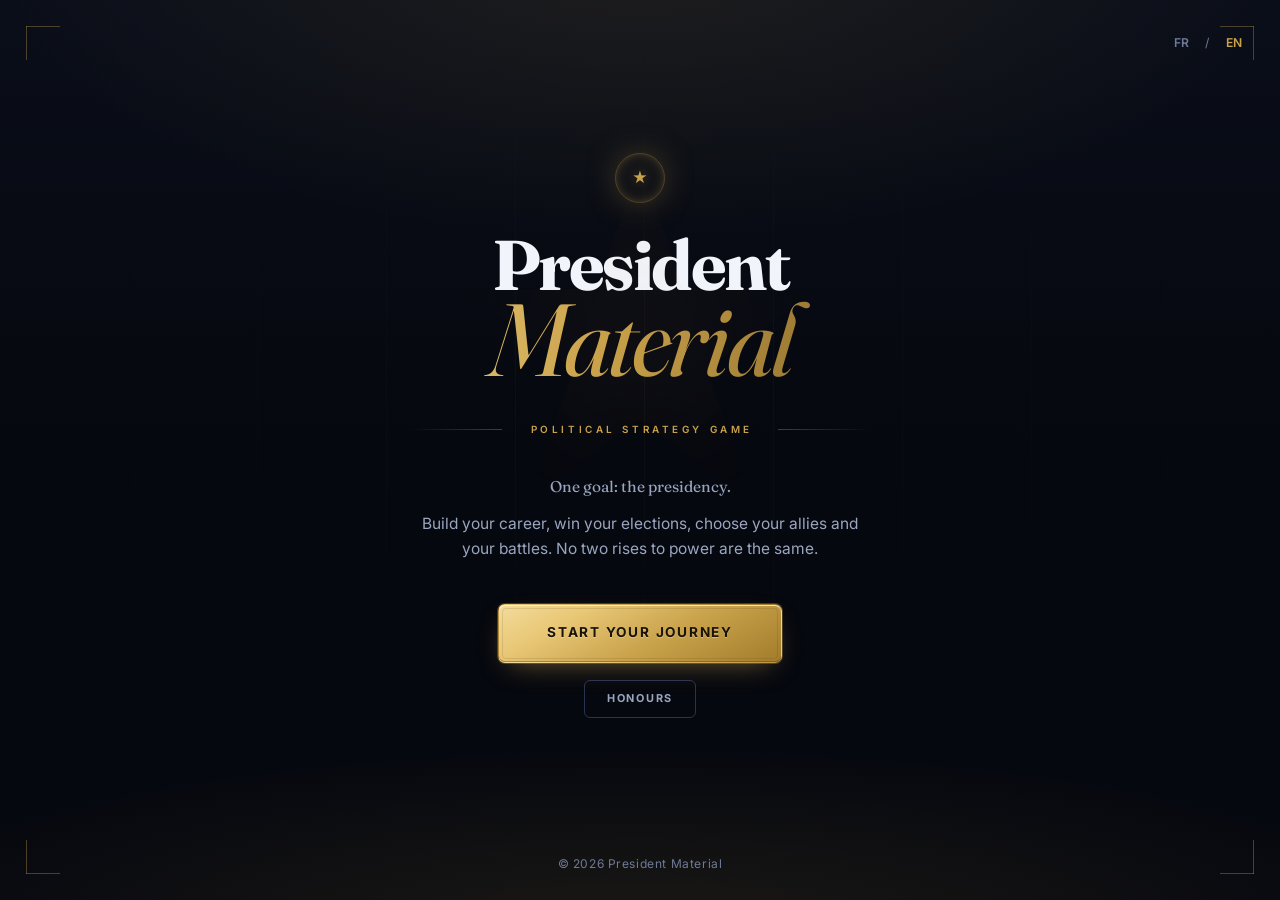
==== commit 36c0d277: "L'accueil se traite comme une couverture, la vitrine a sa page Deux reproches, deux corrections. L'a" ====
--- a/index.html
+++ b/index.html
@@ -16,17 +16,17 @@
     <button type="button" class="lang-btn" data-lang="en">EN</button>
   </nav>
 
-  <!-- ===== Ouverture ===== -->
-  <header class="landing">
+  <main class="landing">
     <div class="landing-inner">
 
-      <p class="brand-rule" aria-hidden="true"><span class="brand-star">★</span></p>
+      <p class="brand-seal" aria-hidden="true"><span>★</span></p>
 
       <h1 class="brand">
-        <span class="brand-name">President <em>Material</em></span>
+        <span class="brand-name">President</span>
+        <span class="brand-em">Material</span>
       </h1>
 
-      <p class="brand-sub" data-i18n="brand_sub">Jeu de stratégie politique</p>
+      <p class="brand-sub"><span data-i18n="brand_sub">Jeu de stratégie politique</span></p>
 
       <div class="landing-desc">
         <p class="landing-lead" data-i18n="desc_1">
@@ -38,43 +38,16 @@
         </p>
       </div>
 
-      <a href="create.html" class="btn btn-primary btn-xl" data-i18n="cta_start">
-        Commencez votre ascension
-      </a>
+      <div class="landing-actions">
+        <a href="create.html" class="btn btn-primary btn-xl" data-i18n="cta_start">
+          Commencez votre ascension
+        </a>
+        <a href="achievements.html" class="btn btn-outline btn-sm" data-i18n="cta_achievements">
+          Distinctions
+        </a>
+      </div>
 
     </div>
-
-    <a class="scroll-cue" href="#achievements" data-i18n-aria="scroll_cue" aria-label="Descendre">
-      <span aria-hidden="true"></span>
-    </a>
-  </header>
-
-  <main>
-
-    <!-- ===== La vitrine ===== -->
-    <section class="board" id="achievements">
-      <div class="container">
-
-        <div class="board-head">
-          <p class="eyebrow" data-i18n="ach_eyebrow">Palmarès</p>
-          <h2 class="board-title" data-i18n="ach_title">Distinctions</h2>
-        </div>
-
-        <div class="ach-meter" id="ach-meter" hidden>
-          <span class="ach-count">0 / 0</span>
-          <span class="ach-bar"><span class="ach-bar-fill"></span></span>
-          <span class="ach-meter-label" data-i18n="ach_meter_label">obtenues</span>
-        </div>
-
-        <ul class="ach-grid" id="ach-grid"></ul>
-
-        <p class="ach-empty" id="ach-empty" data-i18n="ach_empty" hidden>
-          Les vitrines attendent leurs premières médailles.
-        </p>
-
-      </div>
-    </section>
-
   </main>
 
   <footer class="landing-footer">
@@ -82,7 +55,5 @@
   </footer>
 
   <script src="js/script.js"></script>
-  <script src="js/achievements.data.js"></script>
-  <script src="js/achievements.js"></script>
 </body>
 </html>
--- a/css/style.css
+++ b/css/style.css
@@ -127,21 +127,111 @@
               filter var(--transition), border-color var(--transition);
 }
 
+/* --------------------------------------------------------------------------
+   Le bouton d'or
+   --------------------------------------------------------------------------
+   C'est le seul aplat d'or de tout le site, et il ouvre une partie : il est
+   traité comme une pièce frappée, pas comme un rectangle coloré. Trois
+   couches, et chacune fait un travail :
+
+     le dégradé oblique   donne un sens à la lumière, là où un dégradé
+                          vertical faisait un bouton d'interface de 2010 ;
+     les liserés intérieurs  un trait clair en haut, un trait sombre en bas :
+                          c'est ce qui creuse le métal au lieu de le peindre ;
+     le filet en retrait  le cercle intérieur d'une médaille, gravé à trois
+                          pixels du bord.
+
+   Le reflet ne passe qu'au survol, une fois, et de biais.
+   -------------------------------------------------------------------------- */
+
 .btn-primary {
-  background: linear-gradient(180deg, var(--gold-2), var(--gold));
-  color: #14161a;
-  box-shadow: 0 8px 24px -10px rgba(201, 162, 75, 0.5);
+  position: relative;
+  overflow: hidden;
+  background:
+    linear-gradient(152deg, #f3dc9c 0%, var(--gold-2) 24%, var(--gold) 58%, #a37c2c 100%);
+  color: #191307;
+  text-shadow: 0 1px 0 rgba(255, 246, 220, 0.35);
+  box-shadow:
+    inset 0 1px 0 rgba(255, 248, 226, 0.8),
+    inset 0 -1px 0 rgba(84, 59, 12, 0.4),
+    0 0 0 1px rgba(201, 162, 75, 0.32),
+    0 10px 28px -12px rgba(201, 162, 75, 0.6);
+}
+
+/* Le filet gravé en retrait. */
+.btn-primary::before {
+  content: "";
+  position: absolute;
+  inset: 3px;
+  border: 1px solid rgba(70, 50, 8, 0.13);
+  border-radius: 4px;
+  pointer-events: none;
+}
+
+/* Le reflet, qui traverse au survol. */
+.btn-primary::after {
+  content: "";
+  position: absolute;
+  top: -60%;
+  bottom: -60%;
+  left: 0;
+  width: 45%;
+  background: linear-gradient(
+    100deg,
+    transparent,
+    rgba(255, 252, 240, 0.55),
+    transparent
+  );
+  transform: translateX(-260%) rotate(8deg);
+  pointer-events: none;
 }
 
 .btn-primary:hover {
   transform: translateY(-1px);
-  filter: brightness(1.06);
-  box-shadow: 0 12px 30px -10px rgba(201, 162, 75, 0.65);
+  filter: brightness(1.04);
+  box-shadow:
+    inset 0 1px 0 rgba(255, 250, 232, 0.9),
+    inset 0 -1px 0 rgba(84, 59, 12, 0.45),
+    0 0 0 1px rgba(201, 162, 75, 0.5),
+    0 16px 36px -12px rgba(201, 162, 75, 0.75);
+}
+
+.btn-primary:hover::after {
+  animation: gold-sheen 0.75s cubic-bezier(0.35, 0, 0.2, 1);
+}
+
+@keyframes gold-sheen {
+  from { transform: translateX(-260%) rotate(8deg); }
+  to   { transform: translateX(560%) rotate(8deg); }
 }
 
 .btn-primary:active { transform: translateY(0); }
 
+/* Le second chemin d'une page : le même gabarit, mais un filet au lieu de
+   l'or. Deux boutons pleins se disputeraient l'œil. */
+.btn-outline {
+  background: none;
+  border-color: var(--line-2);
+  color: var(--muted);
+}
+
+.btn-outline:hover {
+  border-color: var(--gold-dim);
+  color: var(--gold);
+  transform: translateY(-1px);
+}
+
+.btn-outline:active { transform: translateY(0); }
+
 .btn-xl { padding: 1.1rem 3rem; font-size: 0.85rem; }
+
+.btn-sm {
+  min-height: 38px;
+  padding: 0.5rem 1.4rem;
+  font-size: 0.68rem;
+  letter-spacing: 0.16em;
+  border-radius: 6px;
+}
 
 .btn-block { width: 100%; }
 
@@ -208,9 +298,9 @@
 /* ==========================================================================
    Page d'accueil
    --------------------------------------------------------------------------
-   Trois temps, chacun sur son fond : l'ouverture qui prend l'écran entier,
-   les trois colonnes de ce que le jeu demande, la vitrine des distinctions.
-   Rien n'est dans une boîte, tout est séparé par un filet.
+   Une couverture, pas une page : la marque prend tout l'écran, le reste est
+   posé dessous. Trois choses portent le style, et rien d'autre ne bouge :
+   le sceau, le titre en deux corps, et le filet qui traverse la signature.
    ========================================================================== */
 
 .page-landing {
@@ -219,194 +309,210 @@
   position: relative;
 }
 
-/* Cadre filet, comme une couverture de dossier officiel. Il est fixe : le
-   contenu défile à l'intérieur, la page reste dans sa chemise. */
+/* Repères d'angle, comme sur une épreuve d'imprimeur. Ils tiennent la page
+   par les quatre coins au lieu de l'enfermer dans un cadre, et laissent la
+   composition respirer jusqu'au bord. */
 .page-landing::after {
   content: "";
   position: fixed;
-  inset: 14px;
-  border: 1px solid rgba(41, 52, 80, 0.55);
-  border-radius: 2px;
+  inset: clamp(14px, 2.2vw, 26px);
   pointer-events: none;
   z-index: 10;
-}
-
-/* --------------------------------------------------------------------------
-   L'ouverture
-   -------------------------------------------------------------------------- */
+  --tick: clamp(18px, 3vw, 34px);
+  background-image:
+    linear-gradient(var(--gold-dim), var(--gold-dim)),
+    linear-gradient(var(--gold-dim), var(--gold-dim)),
+    linear-gradient(var(--gold-dim), var(--gold-dim)),
+    linear-gradient(var(--gold-dim), var(--gold-dim)),
+    linear-gradient(var(--gold-dim), var(--gold-dim)),
+    linear-gradient(var(--gold-dim), var(--gold-dim)),
+    linear-gradient(var(--gold-dim), var(--gold-dim)),
+    linear-gradient(var(--gold-dim), var(--gold-dim));
+  background-repeat: no-repeat;
+  background-size:
+    1px var(--tick), var(--tick) 1px,   /* haut gauche  */
+    1px var(--tick), var(--tick) 1px,   /* haut droit   */
+    1px var(--tick), var(--tick) 1px,   /* bas gauche   */
+    1px var(--tick), var(--tick) 1px;   /* bas droit    */
+  background-position:
+    left top, left top,
+    right top, right top,
+    left bottom, left bottom,
+    right bottom, right bottom;
+}
 
 .landing {
   position: relative;
-  min-height: 100svh;
+  flex: 1;
   display: flex;
   align-items: center;
   justify-content: center;
-  padding: clamp(5rem, 14vh, 8rem) 1.5rem clamp(5rem, 12vh, 7rem);
+  padding: clamp(4.5rem, 13vh, 7.5rem) 1.5rem clamp(3rem, 8vh, 4.5rem);
   overflow: hidden;
 }
 
-/* Colonnes en filigrane, derrière le titre seulement. */
+/* Colonnes en filigrane, comme un papier réglé sous la composition. */
 .landing::before {
   content: "";
   position: absolute;
   inset: 0;
   background-image: repeating-linear-gradient(
     90deg,
-    transparent 0 130px,
-    rgba(201, 162, 75, 0.045) 130px 131px
+    transparent 0 128px,
+    rgba(201, 162, 75, 0.05) 128px 129px
   );
-  mask-image: radial-gradient(ellipse 58% 52% at 50% 44%, #000, transparent 75%);
-  -webkit-mask-image: radial-gradient(ellipse 58% 52% at 50% 44%, #000, transparent 75%);
+  mask-image: radial-gradient(ellipse 60% 55% at 50% 46%, #000, transparent 74%);
+  -webkit-mask-image: radial-gradient(ellipse 60% 55% at 50% 46%, #000, transparent 74%);
   pointer-events: none;
+}
+
+/* Une étoile immense en creux, derrière le titre. C'est elle qui donne à la
+   page sa profondeur : sans elle, le bloc de texte flotte dans du noir. */
+.landing::after {
+  content: "★";
+  position: absolute;
+  top: 42%;
+  left: 50%;
+  transform: translate(-50%, -50%);
+  /* Bornée par la largeur autant que par la hauteur : sur un écran étroit,
+     une étoile calée sur la hauteur venait se poser en plein sur le texte. */
+  font-size: min(46vh, 74vw, 34rem);
+  line-height: 1;
+  color: rgba(201, 162, 75, 0.032);
+  /* Les pointes doivent se perdre dans le noir, sinon ce n'est plus un
+     filigrane, c'est une forme posée derrière les mots. */
+  mask-image: radial-gradient(ellipse 62% 62% at 50% 46%, #000 15%, transparent 72%);
+  -webkit-mask-image: radial-gradient(ellipse 62% 62% at 50% 46%, #000 15%, transparent 72%);
+  pointer-events: none;
+  user-select: none;
 }
 
 .landing-inner {
   position: relative;
   text-align: center;
-  max-width: 660px;
-}
-
-/* L'étoile posée sur un filet qui traverse, comme un en-tête de papier à
-   lettres officiel. Le filet s'efface vers les bords : il ouvre la page, il
-   ne l'encadre pas. */
-.brand-rule {
+  max-width: 640px;
+}
+
+/* Le sceau : l'étoile n'est plus posée sur la page, elle est frappée dedans. */
+.brand-seal {
   display: flex;
   align-items: center;
   justify-content: center;
-  gap: 1.1rem;
-  margin: 0 0 1.6rem;
-  line-height: 1;
-}
-
-.brand-rule::before,
-.brand-rule::after {
-  content: "";
-  width: clamp(2.5rem, 9vw, 5.5rem);
-  height: 1px;
-}
-
-.brand-rule::before { background: linear-gradient(90deg, transparent, var(--gold-dim)); }
-.brand-rule::after  { background: linear-gradient(90deg, var(--gold-dim), transparent); }
-
-.brand-star {
+  width: 3.1rem;
+  height: 3.1rem;
+  margin: 0 auto 2rem;
+  border: 1px solid var(--gold-dim);
+  border-radius: 50%;
+  box-shadow: 0 0 34px -8px rgba(201, 162, 75, 0.55),
+              inset 0 0 18px -8px rgba(201, 162, 75, 0.8);
+}
+
+.brand-seal span {
   color: var(--gold);
   font-size: 0.95rem;
   line-height: 1;
-  text-shadow: 0 0 22px rgba(201, 162, 75, 0.55);
-}
-
-.brand { margin: 0 0 1.1rem; font-weight: 400; }
+  text-shadow: 0 0 16px rgba(201, 162, 75, 0.7);
+}
+
+/* Le titre en deux corps : le nom pose, le mot qui compte domine. C'est le
+   seul endroit de la page où l'or a le droit d'être plus gros que l'encre. */
+.brand {
+  margin: 0 0 1.9rem;
+  font-family: var(--font-display);
+  font-weight: 400;
+  line-height: 0.86;
+}
 
 .brand-name {
   display: block;
-  font-family: var(--font-display);
-  font-weight: 700;
-  font-size: clamp(2.9rem, 9vw, 5.4rem);
-  line-height: 0.94;
+  font-weight: 700;
+  font-size: clamp(2.4rem, 7.4vw, 4.4rem);
   letter-spacing: -0.035em;
-}
-
-.brand-name em {
+  color: var(--ink);
+}
+
+.brand-em {
   display: block;
   font-style: italic;
   font-weight: 400;
-  letter-spacing: -0.02em;
-  background: linear-gradient(100deg, var(--gold-2), var(--gold) 45%, #977631);
+  font-size: clamp(3.3rem, 10.6vw, 6.4rem);
+  letter-spacing: -0.03em;
+  padding-bottom: 0.08em;
+  background: linear-gradient(100deg, var(--gold-2), var(--gold) 42%, #8d6d2c);
   -webkit-background-clip: text;
   background-clip: text;
   color: transparent;
 }
 
+/* La signature sur un filet qui traverse toute la largeur du bloc. */
 .brand-sub {
-  font-size: 0.63rem;
+  display: flex;
+  align-items: center;
+  gap: clamp(0.9rem, 3vw, 1.6rem);
+  margin: 0 0 2.4rem;
+}
+
+.brand-sub::before,
+.brand-sub::after {
+  content: "";
+  flex: 1;
+  height: 1px;
+}
+
+.brand-sub::before { background: linear-gradient(90deg, transparent, var(--gold-dim)); }
+.brand-sub::after  { background: linear-gradient(90deg, var(--gold-dim), transparent); }
+
+.brand-sub span {
+  flex: none;
+  font-size: 0.62rem;
   font-weight: 600;
-  letter-spacing: 0.42em;
+  letter-spacing: 0.36em;
   text-transform: uppercase;
   color: var(--gold);
-  margin: 0 0 2.4rem;
   /* La lettre espacée pousse le mot vers la droite ; on lui rend son centre. */
-  text-indent: 0.42em;
+  text-indent: 0.36em;
 }
 
 .landing-desc { margin-bottom: 2.6rem; }
 
 .landing-desc p {
   color: var(--muted);
-  font-size: 1rem;
-  max-width: 470px;
+  font-size: 0.97rem;
+  max-width: 460px;
   margin: 0 auto;
 }
 
 .landing-lead {
   font-family: var(--font-display);
-  font-size: clamp(1.2rem, 2.6vw, 1.45rem);
-  line-height: 1.35;
+  font-size: clamp(1.15rem, 2.5vw, 1.4rem);
+  line-height: 1.4;
   color: var(--ink);
-  margin-bottom: 1rem !important;
-}
-
-/* La flèche de bas de page : deux traits, et une descente lente qui dit
-   qu'il y a autre chose dessous. */
-.scroll-cue {
-  position: absolute;
-  left: 50%;
-  bottom: clamp(1.6rem, 4vh, 2.6rem);
-  transform: translateX(-50%);
-  width: 44px;
-  height: 44px;
+  margin-bottom: 0.9rem !important;
+}
+
+/* Deux chemins, deux poids et deux rangs : l'or ouvre une partie, le filet
+   mène au mur des distinctions et se tient sous lui, en plus petit. */
+.landing-actions {
   display: flex;
+  flex-direction: column;
   align-items: center;
-  justify-content: center;
-}
-
-.scroll-cue span {
-  width: 9px;
-  height: 9px;
-  border-right: 1px solid var(--line-2);
-  border-bottom: 1px solid var(--line-2);
-  transform: rotate(45deg);
-  animation: cue-drop 2.4s ease-in-out infinite;
-  transition: border-color var(--transition);
-}
-
-.scroll-cue:hover span { border-color: var(--gold); }
-
-@keyframes cue-drop {
-  0%, 100% { transform: rotate(45deg) translate(0, 0); opacity: 0.55; }
-  50%      { transform: rotate(45deg) translate(3px, 3px); opacity: 1; }
-}
-
-/* --------------------------------------------------------------------------
-   La vitrine des distinctions
-   -------------------------------------------------------------------------- */
-
-.board {
+  gap: 1.1rem;
+}
+
+.landing-footer {
   position: relative;
-  border-top: 1px solid var(--line);
-  padding: clamp(3.4rem, 8vh, 5.4rem) 0 clamp(3.8rem, 9vh, 6rem);
-  scroll-margin-top: 2rem;
-}
-
-.board-head {
   text-align: center;
-  max-width: 620px;
-  margin: 0 auto clamp(2rem, 4vw, 2.8rem);
-}
-
-.board-title {
-  font-family: var(--font-display);
-  font-weight: 600;
-  font-size: clamp(1.8rem, 4.5vw, 2.5rem);
-  line-height: 1.12;
-  letter-spacing: -0.02em;
-  margin: 0 0 0.9rem;
-}
-
-.board-sub {
-  color: var(--muted);
-  font-size: 0.94rem;
-  margin: 0;
-}
+  padding: 1.7rem;
+  color: var(--faint);
+  font-size: 0.75rem;
+  letter-spacing: 0.05em;
+}
+
+.landing-footer p { margin: 0; }
+
+/* ==========================================================================
+   La vitrine des distinctions (achievements.html)
+   ========================================================================== */
 
 /* Le compteur : un chiffre, un filet qui se remplit, un mot. */
 /* `display: flex` l'emporterait sur le display:none de l'attribut hidden :
@@ -472,8 +578,8 @@
   align-items: center;
   text-align: center;
   gap: 0.5rem;
-  min-height: 11.5rem;
-  padding: 1.6rem 1.1rem;
+  min-height: 9.6rem;
+  padding: 1.4rem 1.1rem;
   background: var(--surface);
   transition: background var(--transition);
 }
@@ -550,17 +656,10 @@
   font-size: 0.85rem;
 }
 
-.landing-footer {
-  position: relative;
-  border-top: 1px solid var(--line);
+.ach-back {
+  margin: clamp(1.5rem, 3.5vw, 2.1rem) 0 0;
   text-align: center;
-  padding: 1.7rem;
-  color: var(--faint);
-  font-size: 0.75rem;
-  letter-spacing: 0.05em;
-}
-
-.landing-footer p { margin: 0; }
+}
 
 /* ==========================================================================
    Header des pages du flux
@@ -1314,7 +1413,7 @@
   /* La vitrine passe à deux colonnes. Une seule ferait huit écrans de
      défilement pour un mur de médailles. */
   .ach-grid { grid-template-columns: repeat(2, minmax(0, 1fr)); }
-  .ach-tile { min-height: 10.5rem; padding: 1.3rem 0.9rem; }
+  .ach-tile { min-height: 9.2rem; padding: 1.2rem 0.9rem; }
 }
 
 @media (max-width: 620px) {
